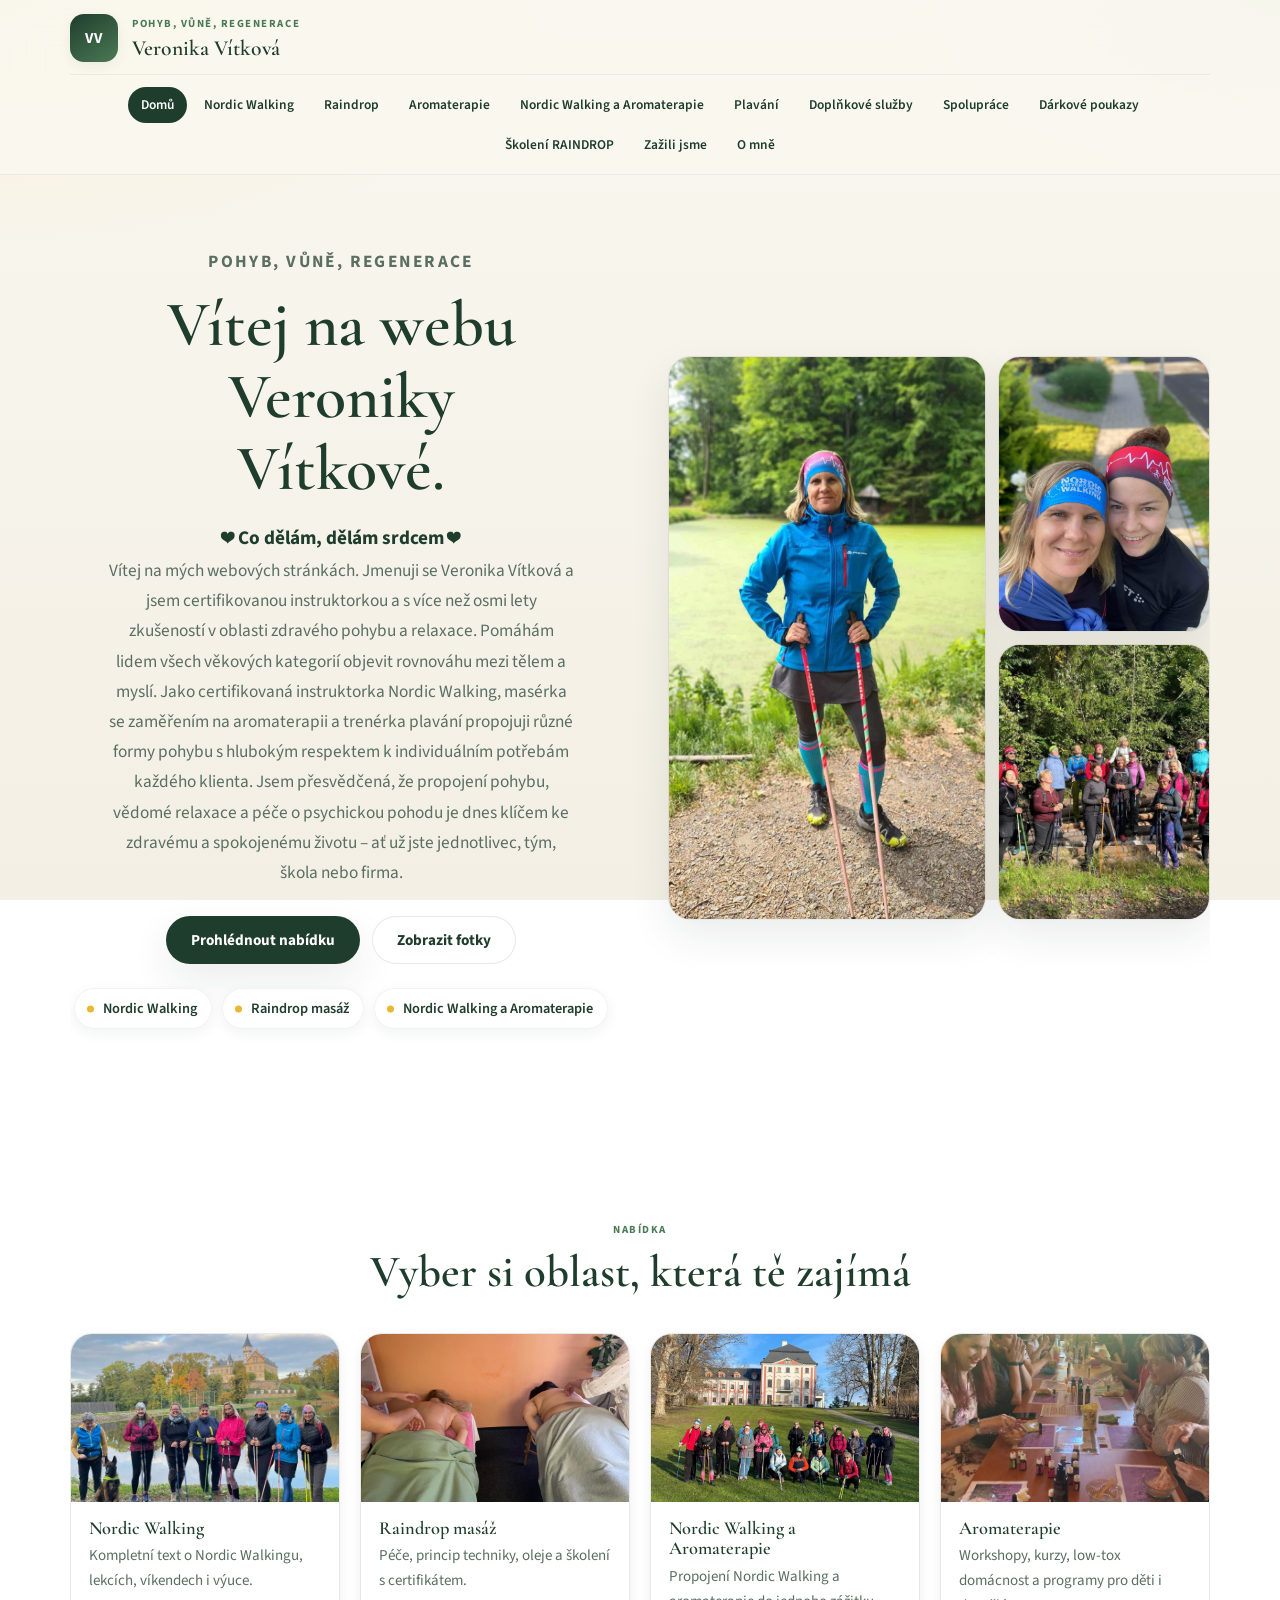
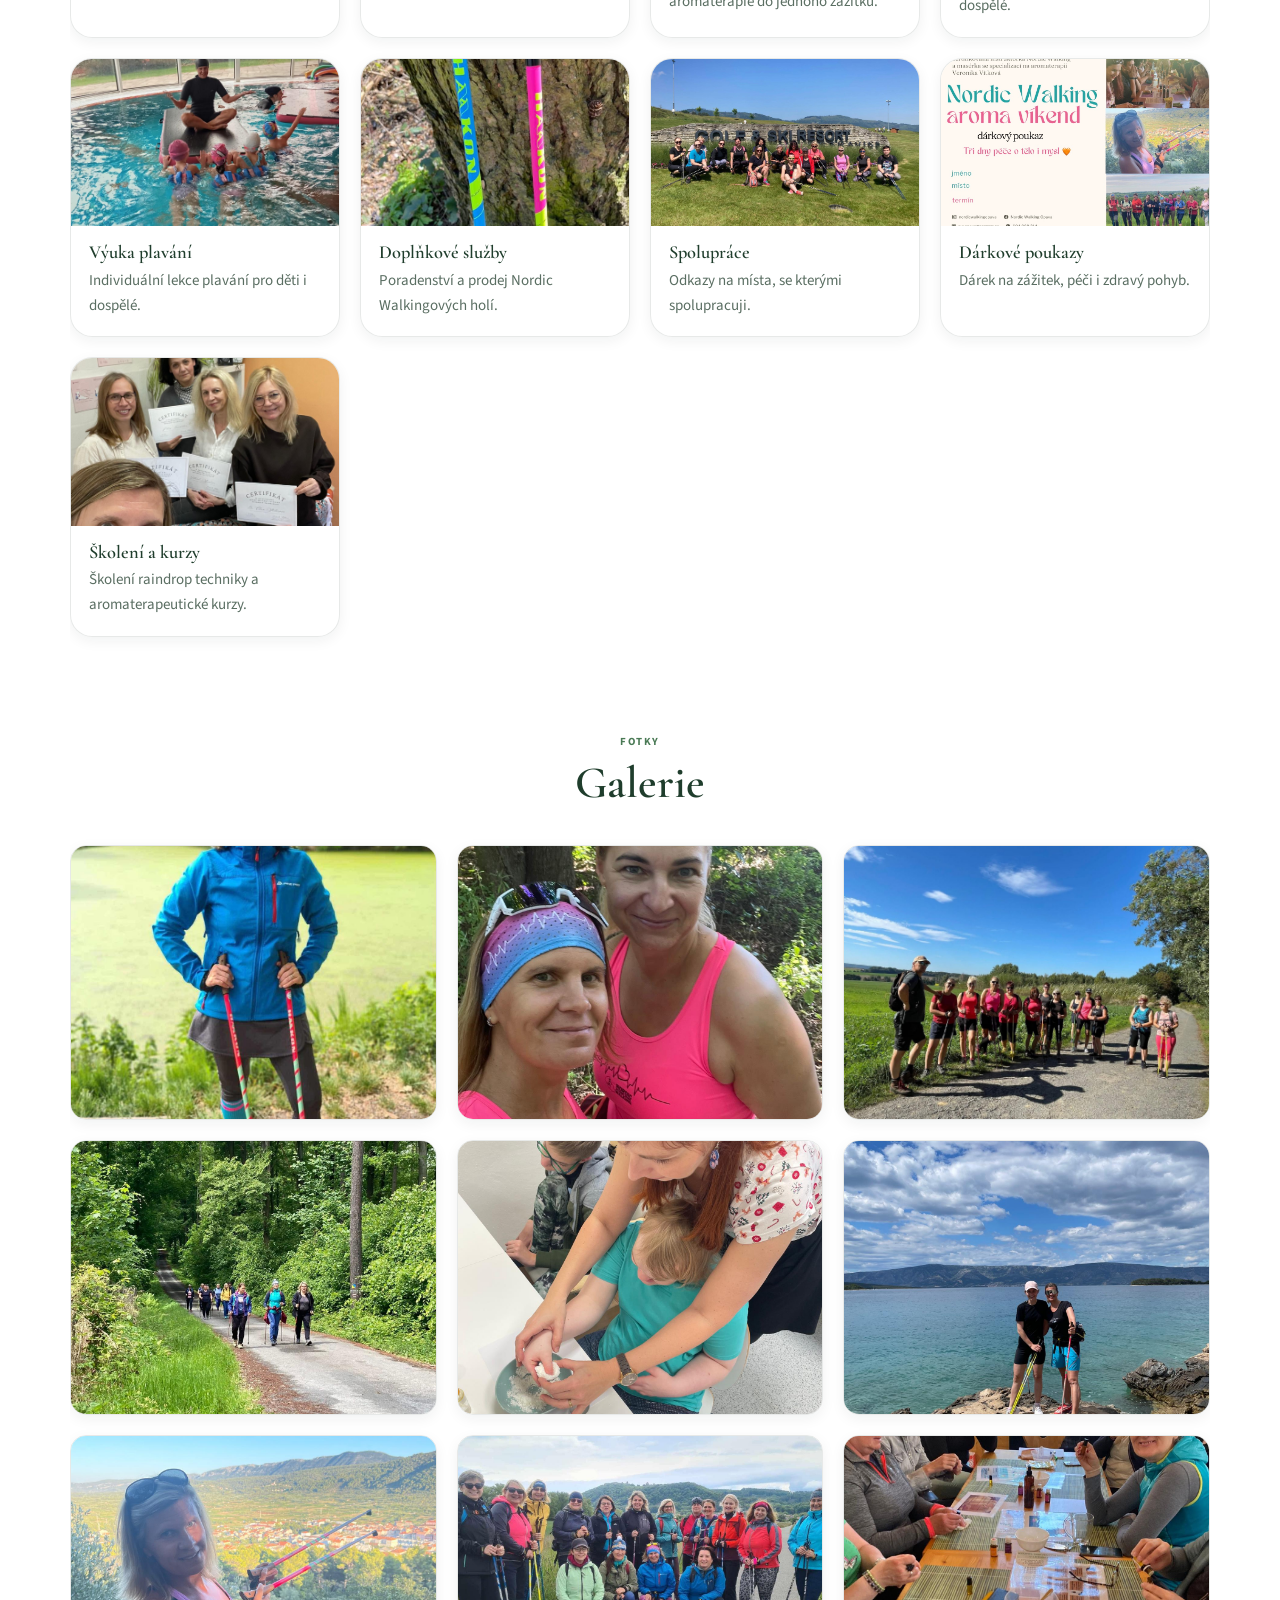
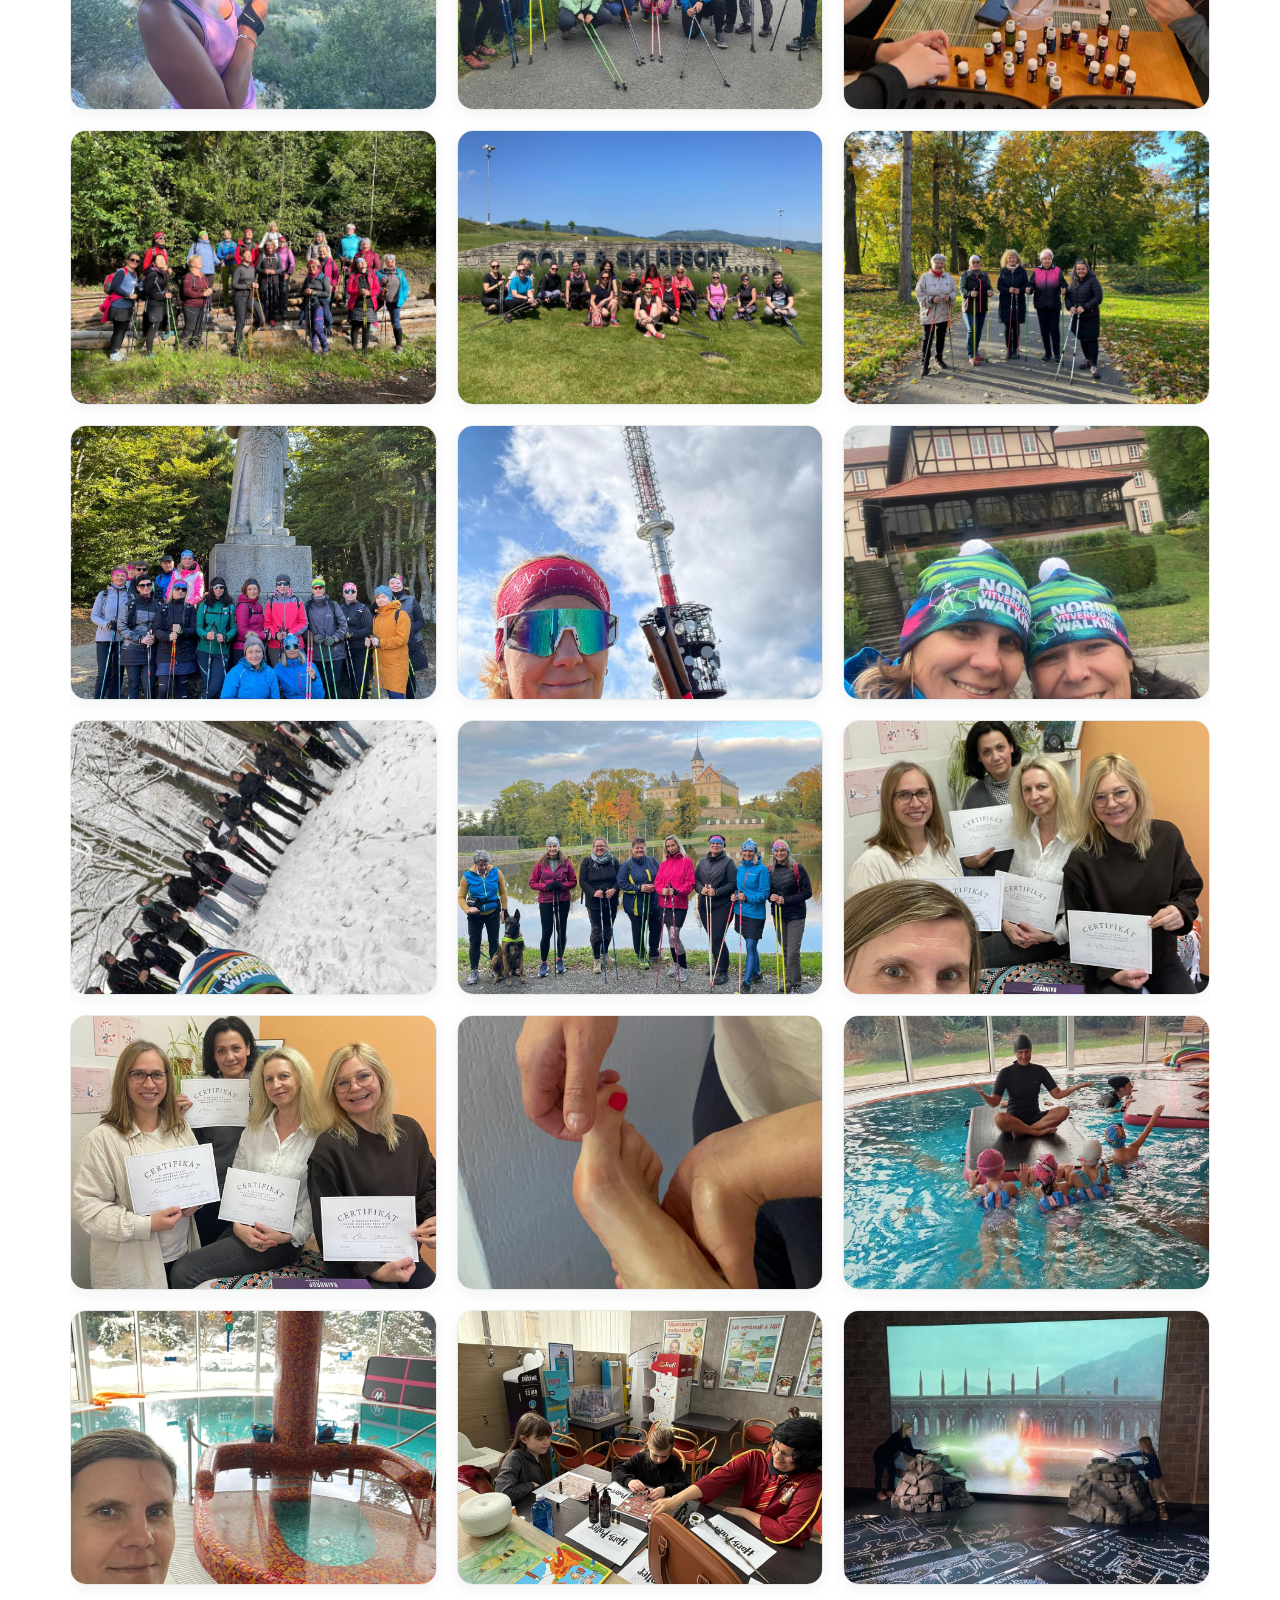
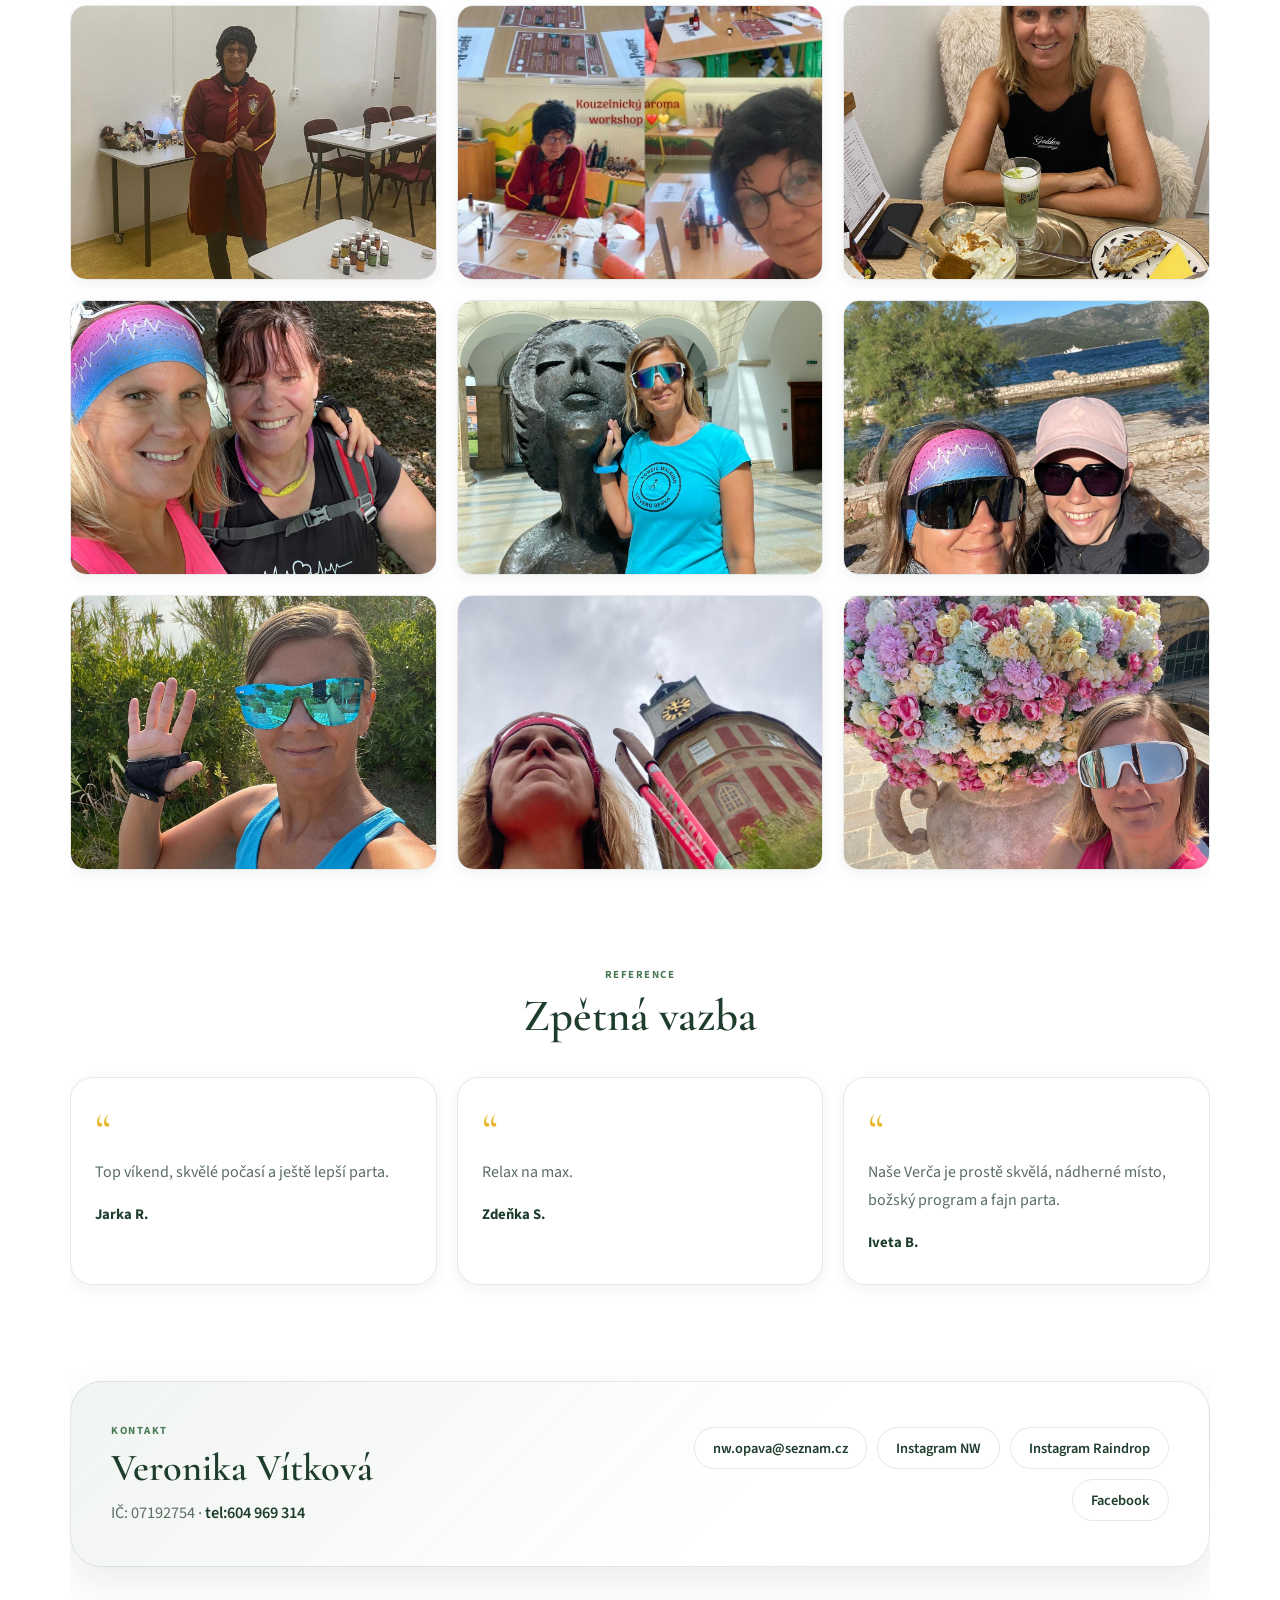
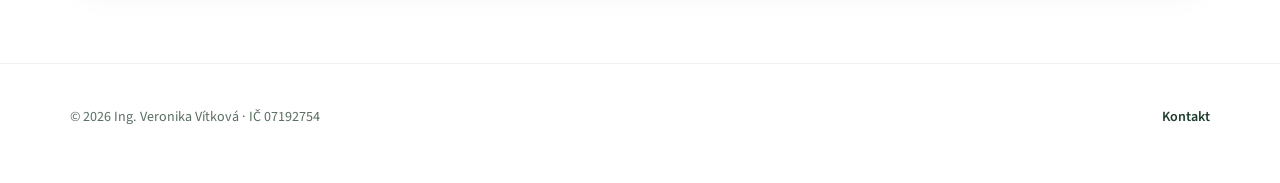
==== index.html @ d2160b62 "Remove unused images from img folder. Deleted 40 unused images including WhatsApp images and duplica" ====
<!DOCTYPE html>
<html lang="cs">
<head>
  <meta charset="UTF-8" />
  <meta name="viewport" content="width=device-width, initial-scale=1.0" />
  <meta name="description" content="Nordic Walking, aromaterapie, raindrop masáž a školení v inspirativním a přehledném webu." />
  <title>Nordic Walking a aromaterapie | Veronika Vítková</title>
  <link rel="stylesheet" href="styles.css" />
</head>
<body>
  <header class="site-header">
    <div class="header-inner">
      <div class="header-top">
        <a class="brand" href="index.html">
          <div class="brand-mark">VV</div>
          <div>
            <p class="eyebrow">Pohyb, vůně, regenerace</p>
            <span class="brand-name">Veronika Vítková</span>
          </div>
        </a>
        <button class="menu-toggle" aria-expanded="false" aria-controls="nav-menu">Menu</button>
      </div>
      <nav class="site-nav" id="nav-menu">
        <a href="index.html">Domů</a>
        <a href="nordic-walking.html">Nordic Walking</a>
        <a href="raindrop.html">Raindrop</a>
        <a href="aromaterapie.html">Aromaterapie</a>
        <a href="nw-aromaterapie.html">Nordic Walking a Aromaterapie</a>
        <a href="plavani.html">Plavání</a>
        <a href="doplnkove-sluzby.html">Doplňkové služby</a>
        <a href="spoluprace.html">Spolupráce</a>
        <a href="darkove-poukazy.html">Dárkové poukazy</a>
        <a href="skoleni.html">Školení RAINDROP</a>
        <a href="zazili-jsme.html">Zažili jsme</a>
        <a href="o-mne.html">O mně</a>
      </nav>
    </div>
  </header>

  <main class="container">
    <section class="hero">
      <div class="hero-copy">
        <p class="eyebrow">Pohyb, vůně, regenerace</p>
        <h2>Vítej na webu Veroniky Vítkové.</h2>
        <p class="heart-message">❤️ Co dělám, dělám srdcem ❤️</p>
        <p>
Vítej na mých webových stránkách. Jmenuji se Veronika Vítková a jsem certifikovanou instruktorkou  a s více než osmi lety zkušeností v oblasti zdravého pohybu a relaxace. Pomáhám lidem všech věkových kategorií objevit rovnováhu mezi tělem a myslí. Jako certifikovaná instruktorka Nordic Walking, masérka se zaměřením na aromaterapii a trenérka plavání propojuji různé formy pohybu s hlubokým respektem k individuálním potřebám každého klienta. 
Jsem přesvědčená, že propojení pohybu, vědomé relaxace a péče o psychickou pohodu je dnes klíčem ke zdravému a spokojenému životu – ať už jste jednotlivec, tým, škola nebo firma.

        </p>
        <div class="hero-actions">
          <a class="button primary" href="#sluzby">Prohlédnout nabídku</a>
          <a class="button secondary" href="#galerie">Zobrazit fotky</a>
        </div>
        <ul class="hero-points">
          <li>Nordic Walking</li>
          <li>Raindrop masáž</li>
          <li>Nordic Walking a Aromaterapie</li>
        </ul>
      </div>

      <div class="hero-visual">
        <div class="hero-mosaic">
          <img class="mosaic-main" src="img/NWPROFILOVKA1.jpeg" alt="Veronika Vítková – Nordic Walking" />
          <img src="img/celenky.jpeg" alt="Společné akce Nordic Walking" />
          <img src="img/NWVIKENDY.jpeg" alt="Nordic Walking víkendy" />
        </div>
      </div>
    </section>



    <section class="page-section services" id="sluzby">
      <div class="section-heading">
        <p class="section-label">Nabídka</p>
        <h2>Vyber si oblast, která tě zajímá</h2>
      </div>

      <div class="service-grid service-links">
        <a class="service-card service-link-card" href="nordic-walking.html">
          <img src="img/NWLEKCE90MIN.jpeg" alt="Nordic Walking" />
          <h3>Nordic Walking</h3>
          <p>Kompletní text o Nordic Walkingu, lekcích, víkendech i výuce.</p>
        </a>
        <a class="service-card service-link-card" href="raindrop.html">
          <img src="img/RAINDROPKURZ3.jpeg" alt="Raindrop masáž" />
          <h3>Raindrop masáž</h3>
          <p>Péče, princip techniky, oleje a školení s certifikátem.</p>
        </a>
        <a class="service-card service-link-card" href="nw-aromaterapie.html">
          <img src="img/NWVELKEHOSTICEVYSLAP.jpeg" alt="Nordic Walking a Aromaterapie" />
          <h3>Nordic Walking a Aromaterapie</h3>
          <p>Propojení Nordic Walking a aromaterapie do jednoho zážitku.</p>
        </a>
        <a class="service-card service-link-card" href="aromaterapie.html">
          <img src="img/WSTEAMBUILDINGAROMA.jpeg" alt="Aromaterapie" />
          <h3>Aromaterapie</h3>
          <p>Workshopy, kurzy, low-tox domácnost a programy pro děti i dospělé.</p>
        </a>
        <a class="service-card service-link-card" href="plavani.html">
          <img src="img/CRABIKSKOLKY.jpeg" alt="Výuka plavání" />
          <h3>Výuka plavání</h3>
          <p>Individuální lekce plavání pro děti i dospělé.</p>
        </a>
        <a class="service-card service-link-card" href="doplnkove-sluzby.html">
          <img src="img/hole1.jpeg" alt="Doplňkové služby" />
          <h3>Doplňkové služby</h3>
          <p>Poradenství a prodej Nordic Walkingových holí.</p>
        </a>
        <a class="service-card service-link-card" href="spoluprace.html">
          <img src="img/NWTEAMBUILDING.jpeg" alt="Spolupráce" />
          <h3>Spolupráce</h3>
          <p>Odkazy na místa, se kterými spolupracuji.</p>
        </a>
        <a class="service-card service-link-card" href="darkove-poukazy.html">
          <img src="img/dpoukaz1.jpeg" alt="Dárkové poukazy" />
          <h3>Dárkové poukazy</h3>
          <p>Dárek na zážitek, péči i zdravý pohyb.</p>
        </a>
        <a class="service-card service-link-card" href="skoleni.html">
          <img src="img/RAINDROPKURZ1.jpeg" alt="Školení a kurzy" />
          <h3>Školení a kurzy</h3>
          <p>Školení raindrop techniky a aromaterapeutické kurzy.</p>
        </a>
      </div>
    </section>

    <section class="page-section gallery" id="galerie">
      <div class="section-heading">
        <p class="section-label">Fotky</p>
        <h2>Galerie</h2>
      </div>
      <div class="gallery-grid">
        <img src="img/NWPROFILOVKA1.jpeg" alt="Profilová fotografie Nordic Walking" />
        <img src="img/NWPRATELSTVI.jpeg" alt="Přátelství a společné akce Nordic Walking" />
        <img src="img/NWVYSLAPY.jpeg" alt="Výšlapy s Nordic Walkingem" />
        <img src="img/NWKRNOVTEPLICE.jpeg" alt="Nordic Walking v Krnově a Teplicích" />
        <img src="img/HPWSDIAKONIE.jpeg" alt="Aromaterapeutická spolupráce a workshopy" />
        <img src="img/nwmore.jpeg" alt="Momentka z akce" />
        <img src="img/NWPROFILHVAR.jpeg" alt="Nordic Walking na Hvaru" />
        <img src="img/NWKRNOVHELFSTYN.jpeg" alt="Nordic Walking Krnov a Helfštýn" />
        <img src="img/WSNANW.jpeg" alt="Společná akce Nordic Walking a wellness" />
        <img src="img/NWVIKENDY.jpeg" alt="Nordic Walking víkendy" />
        <img src="img/NWTEAMBUILDING.jpeg" alt="Teambuilding akce" />
        <img src="img/NWSENIORKY.jpeg" alt="Nordic Walking pro seniorky" />
        <img src="img/NWRADEGAST.jpeg" alt="Nordic Walking na Radegastu" />
        <img src="img/NWRADHOST.jpeg" alt="Nordic Walking na Radhošti" />
        <img src="img/NWTEPLICE.jpeg" alt="Nordic Walking v Teplicích" />
        <img src="img/NWVSB.jpeg" alt="Nordic Walking VŠB" />
        <img src="img/NWLEKCE90MIN.jpeg" alt="Nordic Walking lekce 90 minut" />
        <img src="img/RAINDROPKURZ1.jpeg" alt="Raindrop kurz" />
        <img src="img/RAINDROPKURZ2.jpeg" alt="Raindrop kurz masáž" />
        <img src="img/RAINDROPKURZ4.jpeg" alt="Raindrop technika" />
        <img src="img/CRABIKSKOLKY.jpeg" alt="Krabičky školky - plavání" />
        <img src="img/CRABIKVRESINA.jpeg" alt="Krabičky Vřesina - plavání" />
        <img src="img/HPAROMAWS.jpeg" alt="Aroma workshop" />
        <img src="img/HPVIDEN.jpeg" alt="Aromaterapie Vídeň" />
        <img src="img/HPWSSVCOPAVA.jpeg" alt="Workshop Svitavy Copova" />
        <img src="img/HPWSZSMIROVA.jpeg" alt="ZŠ Mírová workshop" />
        <img src="img/KAVARNAJA.jpeg" alt="Kavárna akce" />
        <img src="img/galerie1.jpeg" alt="Galerie 1" />
        <img src="img/galerie2.jpeg" alt="Galerie 2" />
        <img src="img/galerie3.jpeg" alt="Galerie 3" />
        <img src="img/galerie4.jpeg" alt="Galerie 4" />
        <img src="img/galerie5.jpeg" alt="Galerie 5" />
        <img src="img/galerie6.jpeg" alt="Galerie 6" />
      </div>
    </section>

    <section class="page-section references" id="reference">
      <div class="section-heading">
        <p class="section-label">Reference</p>
        <h2>Zpětná vazba</h2>
      </div>
      <div class="reference-grid">
        <blockquote>
          Top víkend, skvělé počasí a ještě lepší parta.
          <cite>Jarka R.</cite>
        </blockquote>
        <blockquote>
          Relax na max.
          <cite>Zdeňka S.</cite>
        </blockquote>
        <blockquote>
          Naše Verča je prostě skvělá, nádherné místo, božský program a fajn parta.
          <cite>Iveta B.</cite>
        </blockquote>
      </div>
    </section>

    <section class="contact" id="kontakt">
      <div class="contact-inner">
        <div class="contact-main">
          <p class="section-label">Kontakt</p>
          <h2>Veronika Vítková</h2>
          <p class="contact-meta">
            IČ: 07192754 · <a href="tel:+420604969314">tel:604 969 314</a>
          </p>
        </div>
        <div class="contact-channels">
          <a class="contact-chip" href="mailto:nw.opava@seznam.cz">nw.opava@seznam.cz</a>
          <a class="contact-chip" href="https://www.instagram.com/nordicwalkingopava/?hl=cs" target="_blank" rel="noreferrer">Instagram NW</a>
          <a class="contact-chip" href="https://www.instagram.com/raindropdotek/?hl=cs" target="_blank" rel="noreferrer">Instagram Raindrop</a>
          <a class="contact-chip" href="https://www.facebook.com/NordicWalkingOpava/?locale=cs_CZ" target="_blank" rel="noreferrer">Facebook</a>
        </div>
      </div>
    </section>
  </main>

  <footer class="site-footer">
    <div class="footer-inner">
      <p>© 2026 Ing. Veronika Vítková · IČ 07192754</p>
      <p><a href="#kontakt">Kontakt</a></p>
    </div>
  </footer>

  <script src="script.js"></script>
</body>
</html>
---- styles.css ----
@import url("https://fonts.googleapis.com/css2?family=Cormorant+Garamond:ital,wght@0,500;0,600;0,700;1,500&family=Source+Sans+3:wght@400;500;600;700&display=swap");

:root {
  --bg: #f3efe4;
  --bg-soft: #faf7f0;
  --surface: rgba(255, 255, 255, 0.92);
  --text: #1a2e24;
  --muted: #5a6e62;
  --green: #4a7a55;
  --green-dark: #1f3d2c;
  --yellow: #e8b830;
  --yellow-soft: rgba(232, 184, 48, 0.18);
  --line: rgba(26, 46, 36, 0.1);
  --line-soft: rgba(26, 46, 36, 0.06);
  --shadow-sm: 0 4px 14px rgba(20, 40, 28, 0.06);
  --shadow: 0 16px 40px rgba(20, 40, 28, 0.09);
  --shadow-lg: 0 24px 56px rgba(20, 40, 28, 0.13);
  --radius-xl: 32px;
  --radius-lg: 22px;
  --radius-md: 16px;
  --radius-sm: 12px;
  --container: 1140px;
  --gutter: clamp(20px, 4vw, 40px);
  --section-gap: clamp(56px, 8vw, 96px);
  --font-body: "Source Sans 3", "Segoe UI", sans-serif;
  --font-display: "Cormorant Garamond", Georgia, serif;
}

*,
*::before,
*::after {
  box-sizing: border-box;
}

html {
  scroll-behavior: smooth;
}

body {
  margin: 0;
  font-family: var(--font-body);
  font-size: 1rem;
  line-height: 1.6;
  color: var(--text);
  background:
    radial-gradient(ellipse 80% 50% at 0% 0%, rgba(232, 184, 48, 0.14), transparent 55%),
    radial-gradient(ellipse 60% 40% at 100% 0%, rgba(74, 122, 85, 0.12), transparent 50%),
    linear-gradient(180deg, var(--bg-soft) 0%, var(--bg) 100%);
  background-attachment: fixed;
}

img {
  display: block;
  width: 100%;
  height: auto;
}

a {
  color: inherit;
  text-decoration: none;
}

::selection {
  background: var(--yellow);
  color: var(--green-dark);
}

.container {
  width: min(var(--container), calc(100% - var(--gutter) * 2));
  margin-inline: auto;
}

/* ---------- Header ---------- */

.site-header {
  position: sticky;
  top: 0;
  z-index: 30;
  background: rgba(250, 247, 240, 0.88);
  backdrop-filter: blur(18px);
  border-bottom: 1px solid var(--line-soft);
}

.header-inner {
  width: min(var(--container), calc(100% - var(--gutter) * 2));
  margin-inline: auto;
  padding: 14px 0 12px;
}

.header-top {
  display: flex;
  align-items: center;
  justify-content: space-between;
  gap: 16px;
}

.brand {
  display: flex;
  align-items: center;
  gap: 14px;
  min-width: 0;
  transition: opacity 160ms ease;
}

.brand:hover {
  opacity: 0.85;
}

.brand-mark {
  flex-shrink: 0;
  width: 48px;
  height: 48px;
  border-radius: 14px;
  display: grid;
  place-items: center;
  background: linear-gradient(145deg, var(--green-dark), var(--green));
  color: #fff;
  font-weight: 700;
  font-size: 0.95rem;
  letter-spacing: 0.04em;
  box-shadow: var(--shadow-sm);
}

.brand-name {
  display: block;
  font-family: var(--font-display);
  font-size: clamp(1.15rem, 2vw, 1.35rem);
  font-weight: 600;
  line-height: 1.15;
  color: var(--green-dark);
}

.eyebrow,
.section-label {
  margin: 0 0 4px;
  text-transform: uppercase;
  letter-spacing: 0.14em;
  font-size: 0.68rem;
  font-weight: 700;
  color: var(--green);
}

.menu-toggle {
  display: none;
  flex-shrink: 0;
  border: 1px solid var(--line);
  background: var(--surface);
  border-radius: 999px;
  padding: 9px 18px;
  font: inherit;
  font-size: 0.9rem;
  font-weight: 700;
  color: var(--green-dark);
  cursor: pointer;
  transition: background 160ms ease, box-shadow 160ms ease;
}

.menu-toggle:hover {
  background: #fff;
  box-shadow: var(--shadow-sm);
}

.site-nav {
  display: flex;
  flex-wrap: wrap;
  justify-content: center;
  align-items: center;
  gap: 4px;
  margin-top: 12px;
  padding-top: 12px;
  border-top: 1px solid var(--line-soft);
}

.site-nav a {
  padding: 7px 13px;
  border-radius: 999px;
  font-size: 0.84rem;
  font-weight: 600;
  color: var(--green-dark);
  white-space: nowrap;
  transition: background 160ms ease, color 160ms ease;
}

.site-nav a:hover {
  background: rgba(74, 122, 85, 0.1);
}

.site-nav a.is-active {
  background: var(--green-dark);
  color: #fff;
}

/* ---------- Typography ---------- */

h1,
h2,
h3 {
  margin: 0;
  font-family: var(--font-display);
  font-weight: 600;
  line-height: 1.12;
  color: var(--green-dark);
}

main {
  overflow-x: clip;
}

/* ---------- Hero ---------- */

.hero {
  display: grid;
  grid-template-columns: 1fr 1fr;
  gap: clamp(32px, 5vw, 56px);
  align-items: center;
  padding: clamp(40px, 6vw, 72px) 0 var(--section-gap);
}

.hero-copy {
  text-align: center;
}

.hero-copy h2 {
  font-size: clamp(2.4rem, 5.5vw, 4rem);
  max-width: 12ch;
  margin: 12px auto 18px;
}

.hero-copy > p {
  font-size: 1.08rem;
  line-height: 1.75;
  max-width: 52ch;
  color: var(--muted);
  margin: 0 auto;
}

.hero-copy .heart-message {
  font-weight: 700;
  color: var(--green-dark);
  font-size: 1.2rem;
}

.hero-actions {
  display: flex;
  flex-wrap: wrap;
  gap: 12px;
  margin: 28px auto 24px;
  justify-content: center;
}

.button {
  display: inline-flex;
  align-items: center;
  justify-content: center;
  min-height: 48px;
  padding: 0 24px;
  border-radius: 999px;
  font-weight: 700;
  font-size: 0.95rem;
  border: 1px solid transparent;
  transition: transform 160ms ease, box-shadow 160ms ease, background 160ms ease;
}

.button.primary {
  background: var(--green-dark);
  color: #fff;
  box-shadow: var(--shadow);
}

.button.primary:hover {
  transform: translateY(-2px);
  box-shadow: var(--shadow-lg);
  background: var(--green);
}

.button.secondary {
  background: var(--surface);
  border-color: var(--line);
  color: var(--green-dark);
}

.button.secondary:hover {
  transform: translateY(-2px);
  background: #fff;
  box-shadow: var(--shadow-sm);
}

.hero-points {
  display: flex;
  flex-wrap: wrap;
  gap: 10px;
  padding: 0;
  margin: 0;
  list-style: none;
  justify-content: center;
}

.hero-points li {
  padding: 8px 14px 8px 28px;
  border-radius: 999px;
  background: var(--surface);
  border: 1px solid var(--line-soft);
  font-size: 0.9rem;
  font-weight: 600;
  color: var(--green-dark);
  position: relative;
  box-shadow: var(--shadow-sm);
}

.hero-points li::before {
  content: "";
  position: absolute;
  left: 12px;
  top: 50%;
  transform: translateY(-50%);
  width: 7px;
  height: 7px;
  border-radius: 50%;
  background: var(--yellow);
}

.hero-visual {
  position: relative;
}

.hero-mosaic {
  display: grid;
  grid-template-columns: 1.2fr 0.8fr;
  grid-template-rows: 1fr 1fr;
  gap: 12px;
  min-height: 380px;
}

.hero-mosaic img {
  width: 100%;
  height: 100%;
  object-fit: cover;
  border-radius: var(--radius-lg);
  border: 1px solid var(--line);
  box-shadow: var(--shadow);
}

.hero-mosaic .mosaic-main {
  grid-row: 1 / 3;
  aspect-ratio: auto;
}

.hero-mosaic img:not(.mosaic-main) {
  aspect-ratio: 4 / 3;
}

/* ---------- Sections ---------- */

.page-section {
  padding-top: var(--section-gap);
}

.section-heading {
  margin-bottom: clamp(24px, 4vw, 36px);
  text-align: center;
  max-width: 720px;
  margin-inline: auto;
}

.section-heading h2 {
  font-size: clamp(1.9rem, 3.5vw, 2.8rem);
  margin-top: 8px;
}

.intro {
  display: grid;
  grid-template-columns: 1fr 1fr;
  gap: clamp(24px, 4vw, 48px);
  align-items: center;
  padding: var(--section-gap) 0;
  border-top: 1px solid var(--line-soft);
  border-bottom: 1px solid var(--line-soft);
}

.intro h2 {
  font-size: clamp(1.6rem, 2.8vw, 2.2rem);
}

.intro p:last-child {
  margin: 0;
  font-size: 1.05rem;
  line-height: 1.85;
  color: var(--muted);
}

/* ---------- Cards ---------- */

.feature-card,
.service-card,
.detail-card,
.content-card,
blockquote {
  border: 1px solid var(--line);
  background: var(--surface);
  box-shadow: var(--shadow-sm);
}

.service-grid,
.reference-grid,
.gallery-grid {
  display: grid;
  gap: 20px;
}

.service-grid {
  grid-template-columns: repeat(4, minmax(0, 1fr));
}

.service-card {
  border-radius: var(--radius-lg);
  overflow: hidden;
  transition: transform 200ms ease, box-shadow 200ms ease;
}

.service-card img {
  flex-shrink: 0;
  aspect-ratio: 16 / 10;
  object-fit: cover;
}

.service-card h3,
.service-card p {
  padding-inline: 18px;
}

.service-card h3 {
  margin-top: 16px;
  font-size: 1.15rem;
}

.service-card p {
  color: var(--muted);
  line-height: 1.65;
  font-size: 0.94rem;
  padding-bottom: 18px;
  margin: 6px 0 0;
}

.service-link-card {
  display: flex;
  flex-direction: column;
  height: 100%;
}

.service-link-card:hover {
  transform: translateY(-5px);
  box-shadow: var(--shadow-lg);
}

.service-link-card h3 {
  transition: color 160ms ease;
}

.service-link-card:hover h3 {
  color: var(--green);
}

/* ---------- Gallery ---------- */

.gallery-grid {
  grid-template-columns: repeat(3, minmax(0, 1fr));
}

.gallery-grid img {
  aspect-ratio: 4 / 3;
  object-fit: cover;
  border-radius: var(--radius-md);
  border: 1px solid var(--line);
  box-shadow: var(--shadow-sm);
  transition: transform 200ms ease, box-shadow 200ms ease;
}

.gallery-grid img:hover {
  transform: translateY(-4px);
  box-shadow: var(--shadow-lg);
}

.zoomable-image {
  cursor: zoom-in;
}

/* ---------- References ---------- */

.reference-grid {
  grid-template-columns: repeat(3, minmax(0, 1fr));
  align-items: stretch;
}

blockquote {
  margin: 0;
  border-radius: var(--radius-lg);
  padding: 28px 24px;
  line-height: 1.75;
  color: var(--muted);
  font-size: 1rem;
  position: relative;
}

blockquote::before {
  content: "\201C";
  font-family: var(--font-display);
  font-size: 3rem;
  color: var(--yellow);
  line-height: 1;
  display: block;
  margin-bottom: 4px;
}

blockquote cite {
  display: block;
  margin-top: 16px;
  color: var(--green-dark);
  font-weight: 700;
  font-style: normal;
  font-size: 0.92rem;
}

/* ---------- Contact ---------- */

.contact {
  margin: var(--section-gap) 0;
  border-radius: var(--radius-xl);
  padding: clamp(28px, 5vw, 40px);
  background:
    linear-gradient(135deg, rgba(74, 122, 85, 0.08) 0%, transparent 60%),
    var(--surface);
  border: 1px solid var(--line);
  box-shadow: var(--shadow);
}

.contact-inner {
  display: grid;
  grid-template-columns: 1fr 1fr;
  gap: clamp(24px, 4vw, 40px);
  align-items: center;
}

.contact h2 {
  font-size: clamp(1.8rem, 3vw, 2.4rem);
  margin-top: 8px;
}

.contact-meta {
  margin: 10px 0 0;
  color: var(--muted);
  font-size: 1.02rem;
}

.contact-meta a {
  color: var(--green-dark);
  font-weight: 600;
}

.contact-meta a:hover {
  text-decoration: underline;
}

.contact-channels {
  display: flex;
  flex-wrap: wrap;
  gap: 10px;
  justify-content: flex-end;
}

.contact-chip {
  display: inline-flex;
  align-items: center;
  min-height: 42px;
  padding: 0 18px;
  border-radius: 999px;
  background: #fff;
  border: 1px solid var(--line);
  font-size: 0.9rem;
  font-weight: 600;
  color: var(--green-dark);
  transition: transform 160ms ease, box-shadow 160ms ease, border-color 160ms ease;
}

.contact-chip:hover {
  transform: translateY(-2px);
  box-shadow: var(--shadow-sm);
  border-color: rgba(74, 122, 85, 0.35);
}

/* ---------- Footer ---------- */

.site-footer {
  border-top: 1px solid var(--line-soft);
  padding: 28px 0 40px;
}

.footer-inner {
  width: min(var(--container), calc(100% - var(--gutter) * 2));
  margin-inline: auto;
  display: flex;
  flex-wrap: wrap;
  align-items: center;
  justify-content: space-between;
  gap: 12px;
  color: var(--muted);
  font-size: 0.88rem;
}

.footer-inner a {
  color: var(--green-dark);
  font-weight: 600;
}

.footer-inner a:hover {
  text-decoration: underline;
}

/* ---------- Subpages ---------- */

.subpage-hero {
  padding: clamp(36px, 5vw, 64px) 0 var(--section-gap);
  border-bottom: 1px solid var(--line-soft);
  max-width: 820px;
  margin-inline: auto;
  text-align: center;
}

.subpage-hero h2 {
  font-size: clamp(2rem, 4.5vw, 3.4rem);
  max-width: 16ch;
  margin: 12px auto 18px;
}

.subpage-hero p {
  max-width: 68ch;
  color: var(--muted);
  line-height: 1.85;
  font-size: 1.05rem;
  margin: 0 auto;
}

.subpage-hero a {
  color: var(--green);
  font-weight: 700;
  text-decoration: underline;
  text-decoration-thickness: 2px;
  text-decoration-color: var(--green);
  text-underline-offset: 3px;
  transition: color 160ms ease, text-decoration-color 160ms ease;
}

.subpage-hero a:hover {
  color: var(--green-dark);
  text-decoration-color: var(--green-dark);
}

.content-stack {
  display: grid;
  gap: 20px;
  padding: var(--section-gap) 0;
}

.content-card {
  border-radius: var(--radius-lg);
  padding: clamp(22px, 4vw, 32px);
}

.content-card h3 {
  font-size: 1.28rem;
  margin-bottom: 12px;
}

.content-card p,
.content-card li {
  color: var(--muted);
  line-height: 1.85;
}

.content-card p + p {
  margin-top: 12px;
}

.content-card a {
  color: var(--green);
  font-weight: 600;
  text-decoration: underline;
  text-decoration-color: var(--green);
  text-decoration-thickness: 2px;
  text-underline-offset: 3px;
  transition: color 160ms ease, text-decoration-color 160ms ease;
}

.content-card a:hover {
  color: var(--green-dark);
  text-decoration-color: var(--green-dark);
}

.highlight-link {
  text-decoration: underline;
  text-decoration-thickness: 2px;
  text-decoration-color: var(--green);
  font-weight: 700;
  color: var(--green);
  transition: color 160ms ease, text-decoration-color 160ms ease;
}

.highlight-link:hover {
  color: var(--green-dark);
  text-decoration-color: var(--green-dark);
}

.highlight-text {
  font-weight: 600;
  color: var(--green);
  font-size: 1.05rem;
  line-height: 1.8;
}

.content-grid-2 {
  display: grid;
  grid-template-columns: repeat(2, minmax(0, 1fr));
  gap: 20px;
}

.content-grid-3 {
  display: grid;
  grid-template-columns: repeat(3, minmax(0, 1fr));
  gap: 20px;
}

.content-list {
  margin: 10px 0 0;
  padding-left: 22px;
}

.content-list li + li {
  margin-top: 6px;
}

.mini-gallery {
  display: grid;
  grid-template-columns: repeat(4, minmax(0, 1fr));
  gap: 14px;
  padding-bottom: var(--section-gap);
}

.mini-gallery img {
  aspect-ratio: 1 / 1;
  object-fit: cover;
  border-radius: var(--radius-sm);
  border: 1px solid var(--line);
  box-shadow: var(--shadow-sm);
  transition: transform 200ms ease;
}

.mini-gallery img:hover {
  transform: scale(1.03);
}

.gallery-3 {
  grid-template-columns: repeat(3, minmax(0, 1fr));
}

.gallery-3 img {
  aspect-ratio: 16 / 10;
}

.large-gallery {
  grid-template-columns: repeat(2, minmax(0, 1fr));
}

.large-gallery img {
  aspect-ratio: 16 / 10;
}

.detail-blocks {
  display: grid;
  grid-template-columns: repeat(2, minmax(0, 1fr));
  gap: 20px;
  padding: 8px 0 var(--section-gap);
}

.detail-card {
  border-radius: var(--radius-lg);
  padding: clamp(22px, 4vw, 32px);
}

.detail-card h2 {
  font-size: clamp(1.6rem, 2.5vw, 2rem);
  margin: 10px 0 12px;
}

.detail-card p:not(.section-label) {
  color: var(--muted);
  line-height: 1.85;
}

.detail-card.yellow {
  background: linear-gradient(180deg, var(--yellow-soft), var(--surface));
}

.detail-card.green {
  background: linear-gradient(180deg, rgba(74, 122, 85, 0.12), var(--surface));
}

.feature-card {
  border-radius: var(--radius-lg);
  overflow: hidden;
}

.feature-card-main img {
  aspect-ratio: 4 / 3;
  object-fit: cover;
}

.feature-card-main div {
  padding: 18px 20px 22px;
}

.feature-card-main span {
  color: var(--green);
  font-size: 0.78rem;
  text-transform: uppercase;
  letter-spacing: 0.14em;
  font-weight: 700;
}

.feature-card-main strong {
  display: block;
  margin-top: 8px;
  font-size: 1.15rem;
}

/* ---------- Lightbox ---------- */

.lightbox {
  position: fixed;
  inset: 0;
  background: rgba(9, 19, 13, 0.92);
  display: none;
  align-items: center;
  justify-content: center;
  padding: 24px;
  z-index: 1000;
}

.lightbox.is-open {
  display: flex;
}

.lightbox-image {
  max-width: min(92vw, 1100px);
  max-height: 84vh;
  width: auto;
  height: auto;
  object-fit: contain;
  border-radius: var(--radius-md);
  box-shadow: 0 26px 70px rgba(0, 0, 0, 0.45);
}

.lightbox-close {
  position: absolute;
  top: 20px;
  right: 20px;
  width: 46px;
  height: 46px;
  border: 0;
  border-radius: 999px;
  background: rgba(255, 255, 255, 0.94);
  color: var(--green-dark);
  font-size: 1.9rem;
  line-height: 1;
  cursor: pointer;
  transition: transform 160ms ease;
}

.lightbox-close:hover {
  transform: scale(1.08);
}

body.lightbox-open {
  overflow: hidden;
}

/* ---------- Responsive ---------- */

@media (max-width: 1024px) {
  .service-grid {
    grid-template-columns: repeat(2, minmax(0, 1fr));
  }
}

@media (max-width: 900px) {
  .hero,
  .intro,
  .contact-inner,
  .detail-blocks,
  .content-grid-2,
  .content-grid-3 {
    grid-template-columns: 1fr;
  }

  .hero-copy h2 {
    max-width: none;
  }

  .hero-copy {
    text-align: center;
  }

  .contact-channels {
    justify-content: flex-start;
  }

  .reference-grid,
  .gallery-grid {
    grid-template-columns: 1fr 1fr;
  }

  .mini-gallery {
    grid-template-columns: repeat(2, minmax(0, 1fr));
  }
}

@media (max-width: 720px) {
  .header-top {
    flex-wrap: nowrap;
  }

  .menu-toggle {
    display: inline-flex;
  }

  .site-nav {
    display: none;
    flex-direction: column;
    align-items: stretch;
    gap: 2px;
    margin-top: 10px;
    padding-top: 10px;
  }

  .site-nav a {
    width: 100%;
    padding: 10px 14px;
    white-space: normal;
  }

  .site-nav.is-open {
    display: flex;
  }

  .hero-mosaic {
    grid-template-columns: 1fr 1fr;
    grid-template-rows: auto;
    min-height: auto;
  }

  .hero-mosaic .mosaic-main {
    grid-row: auto;
    grid-column: 1 / -1;
    aspect-ratio: 16 / 10;
  }

  .service-grid,
  .reference-grid,
  .gallery-grid {
    grid-template-columns: 1fr;
  }

  .footer-inner {
    flex-direction: column;
    align-items: flex-start;
  }
}
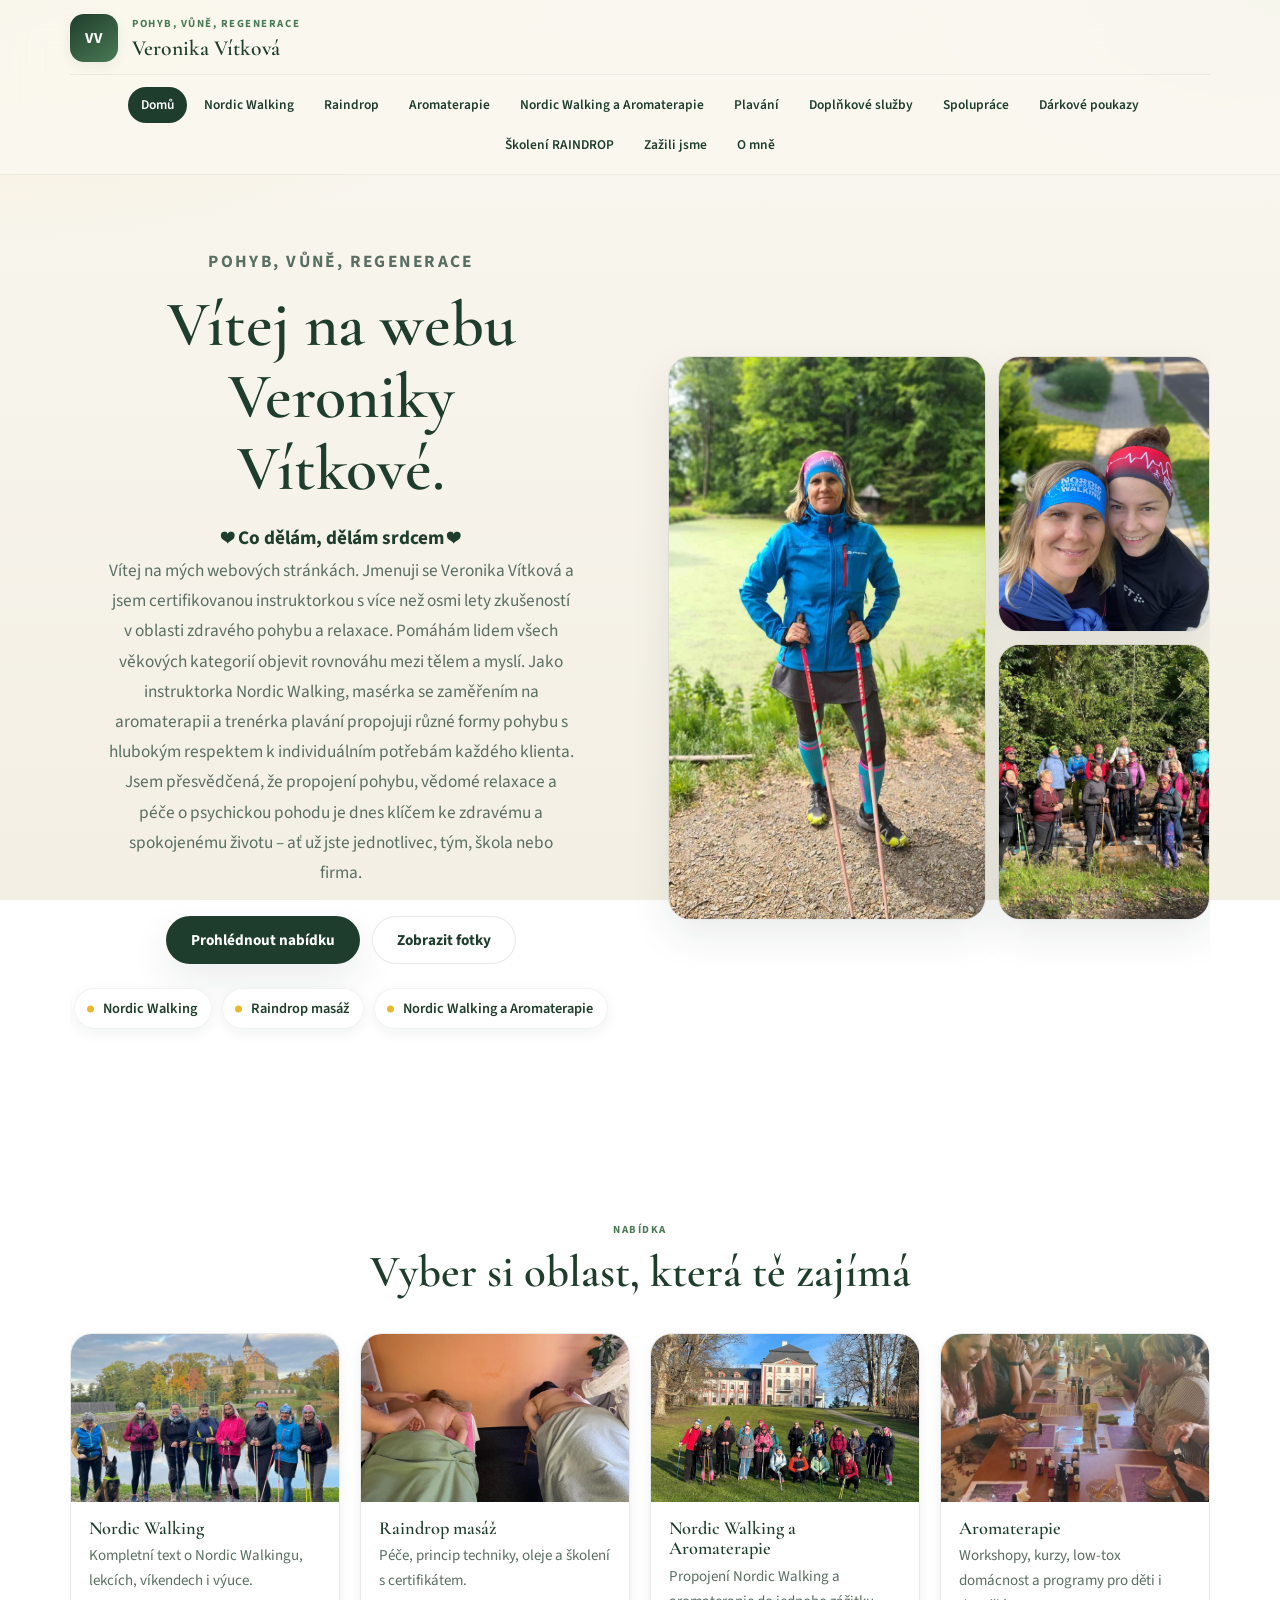
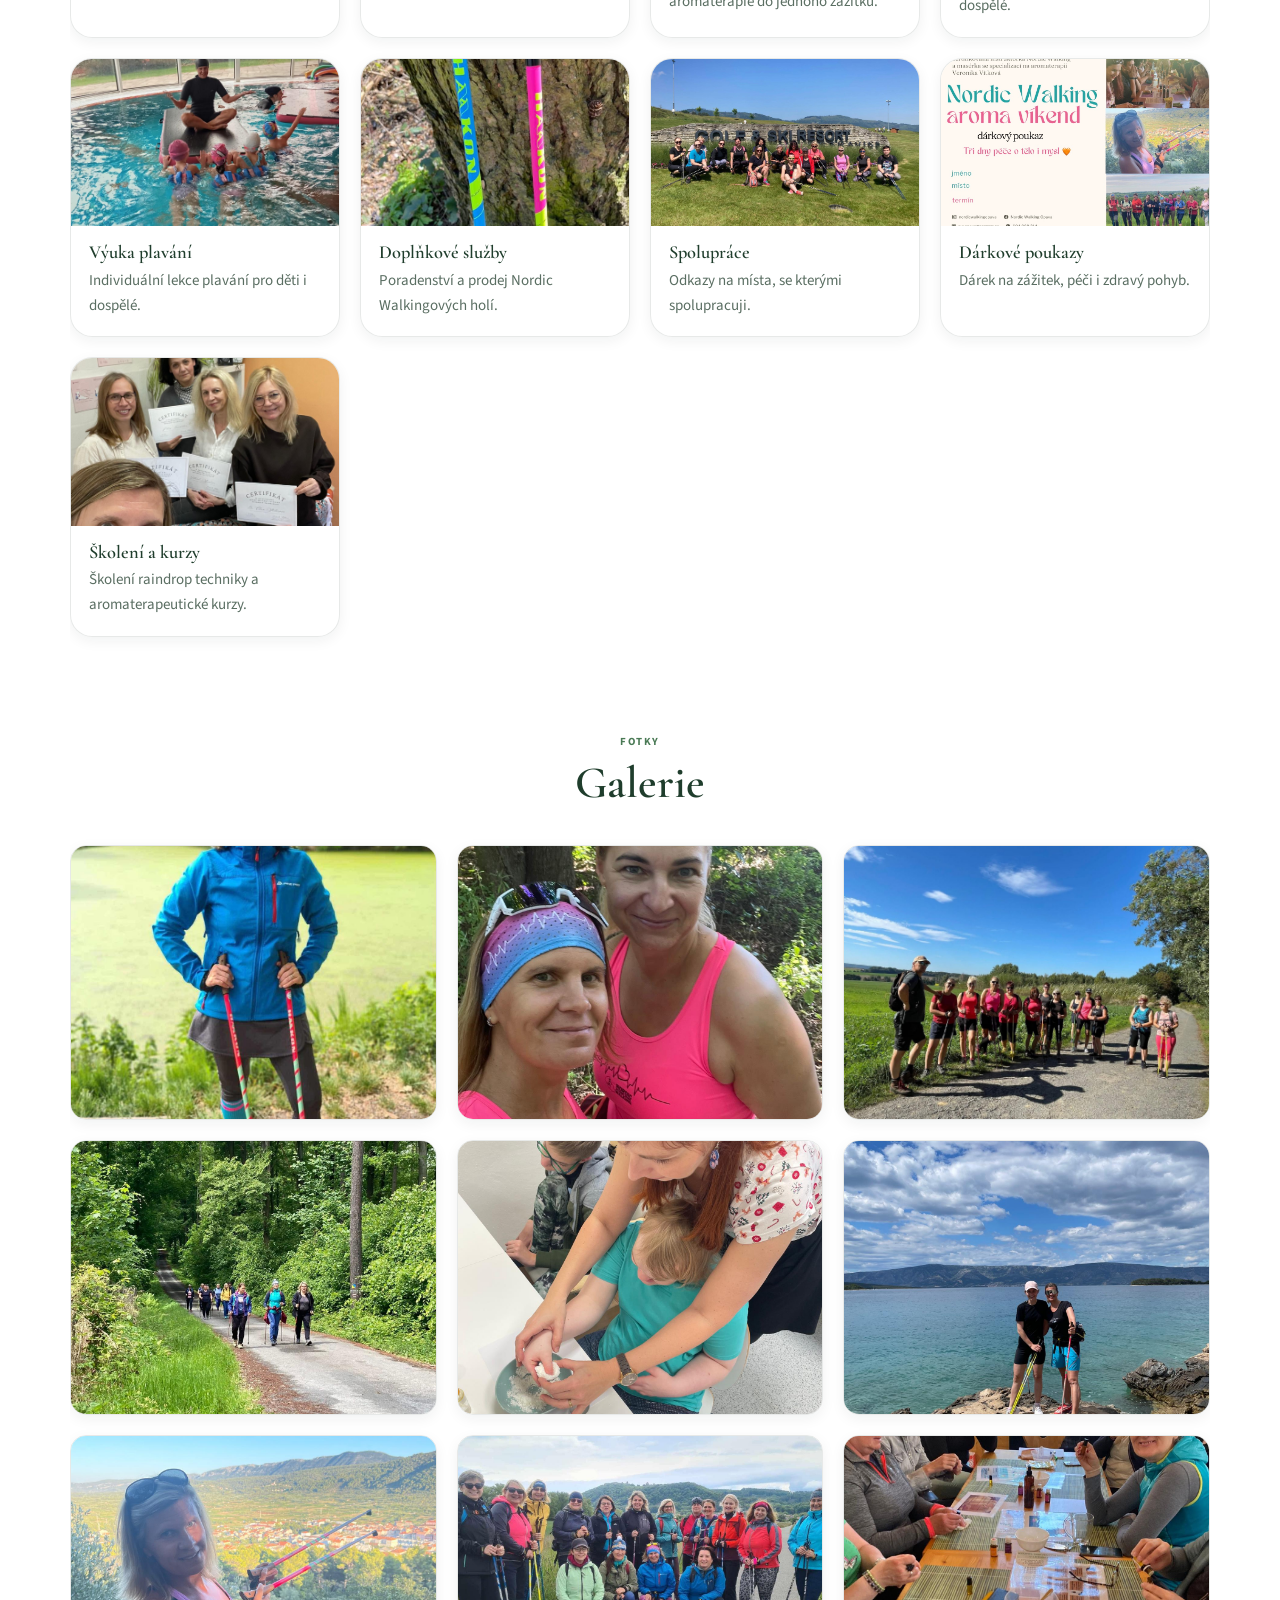
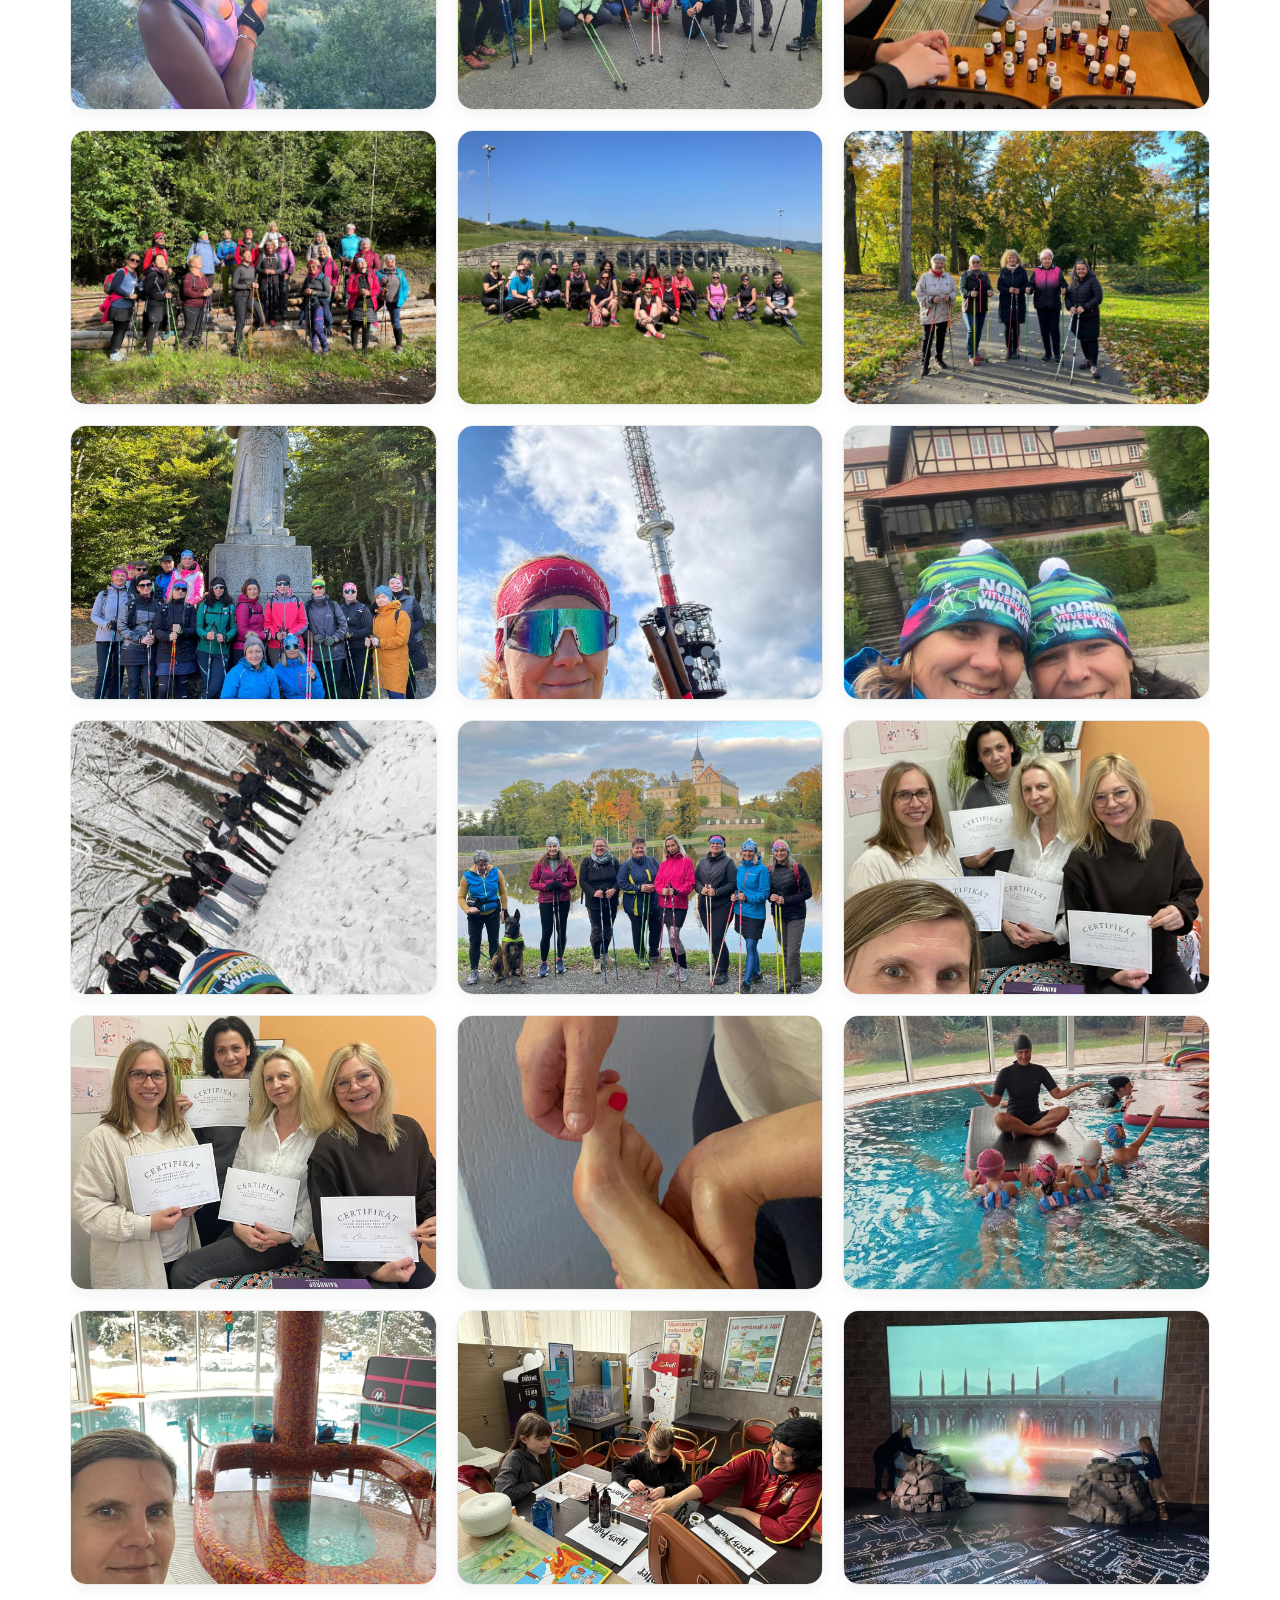
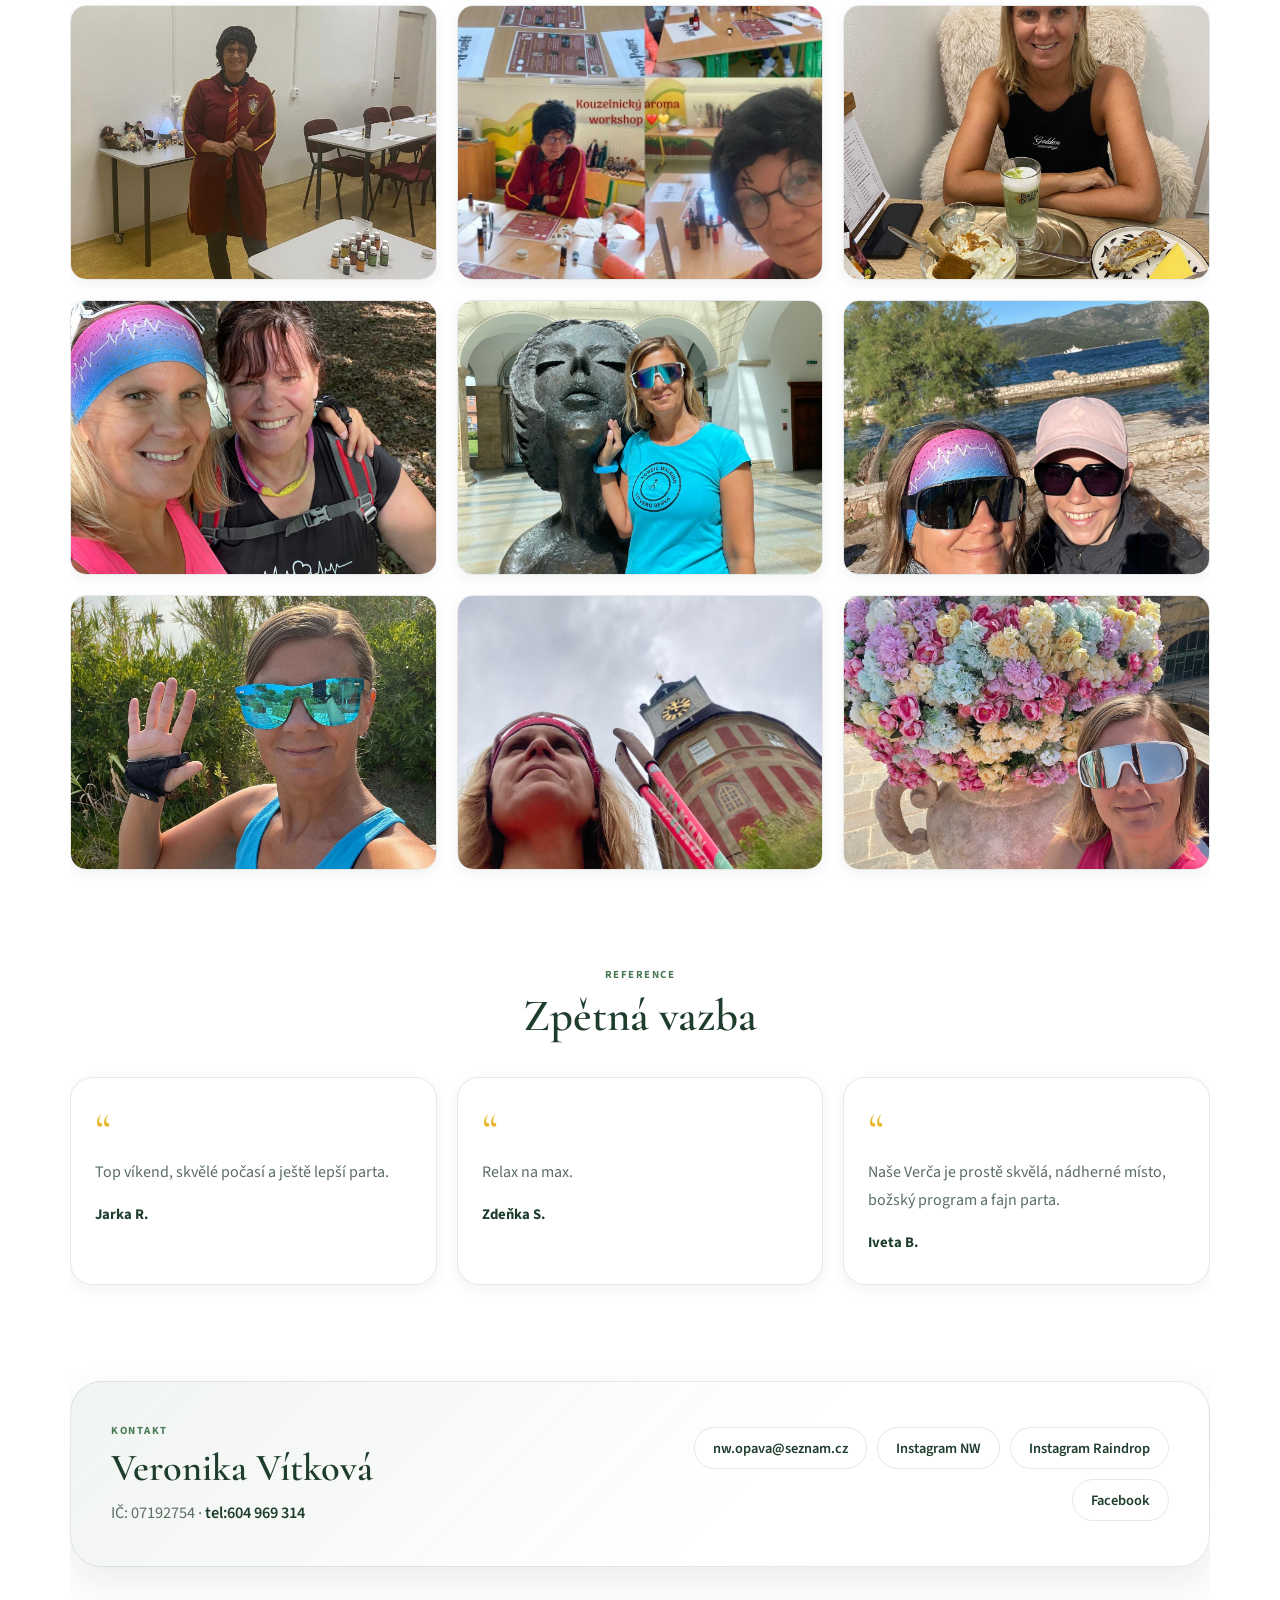
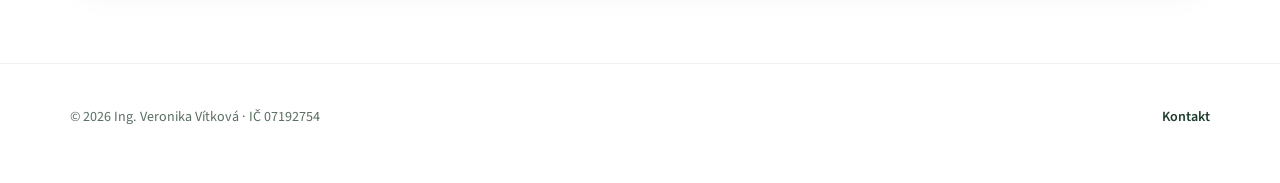
==== commit 1d3d0d9b: "Update index.html" ====
--- a/index.html
+++ b/index.html
@@ -44,7 +44,7 @@
         <h2>Vítej na webu Veroniky Vítkové.</h2>
         <p class="heart-message">❤️ Co dělám, dělám srdcem ❤️</p>
         <p>
-Vítej na mých webových stránkách. Jmenuji se Veronika Vítková a jsem certifikovanou instruktorkou  a s více než osmi lety zkušeností v oblasti zdravého pohybu a relaxace. Pomáhám lidem všech věkových kategorií objevit rovnováhu mezi tělem a myslí. Jako certifikovaná instruktorka Nordic Walking, masérka se zaměřením na aromaterapii a trenérka plavání propojuji různé formy pohybu s hlubokým respektem k individuálním potřebám každého klienta. 
+Vítej na mých webových stránkách. Jmenuji se Veronika Vítková a jsem certifikovanou instruktorkou s více než osmi lety zkušeností v oblasti zdravého pohybu a relaxace. Pomáhám lidem všech věkových kategorií objevit rovnováhu mezi tělem a myslí. Jako instruktorka Nordic Walking, masérka se zaměřením na aromaterapii a trenérka plavání propojuji různé formy pohybu s hlubokým respektem k individuálním potřebám každého klienta. 
 Jsem přesvědčená, že propojení pohybu, vědomé relaxace a péče o psychickou pohodu je dnes klíčem ke zdravému a spokojenému životu – ať už jste jednotlivec, tým, škola nebo firma.
 
         </p>
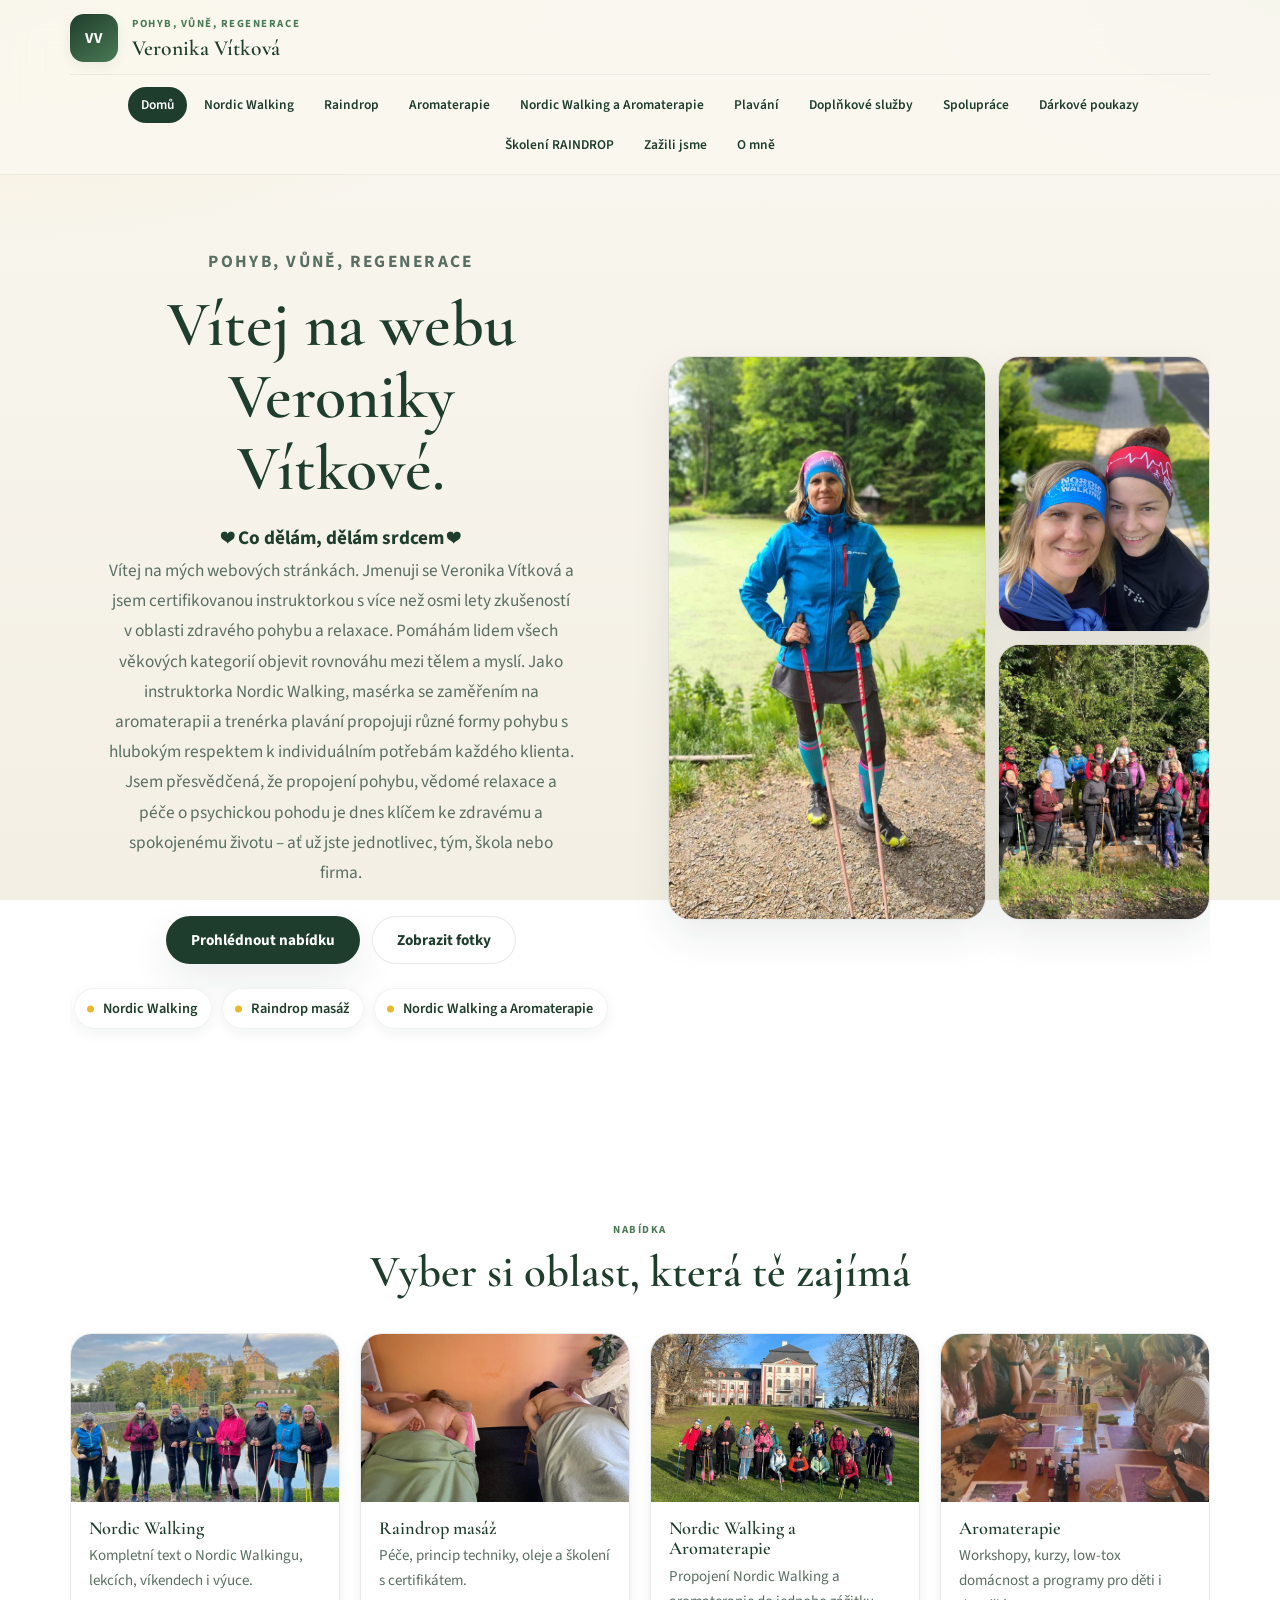
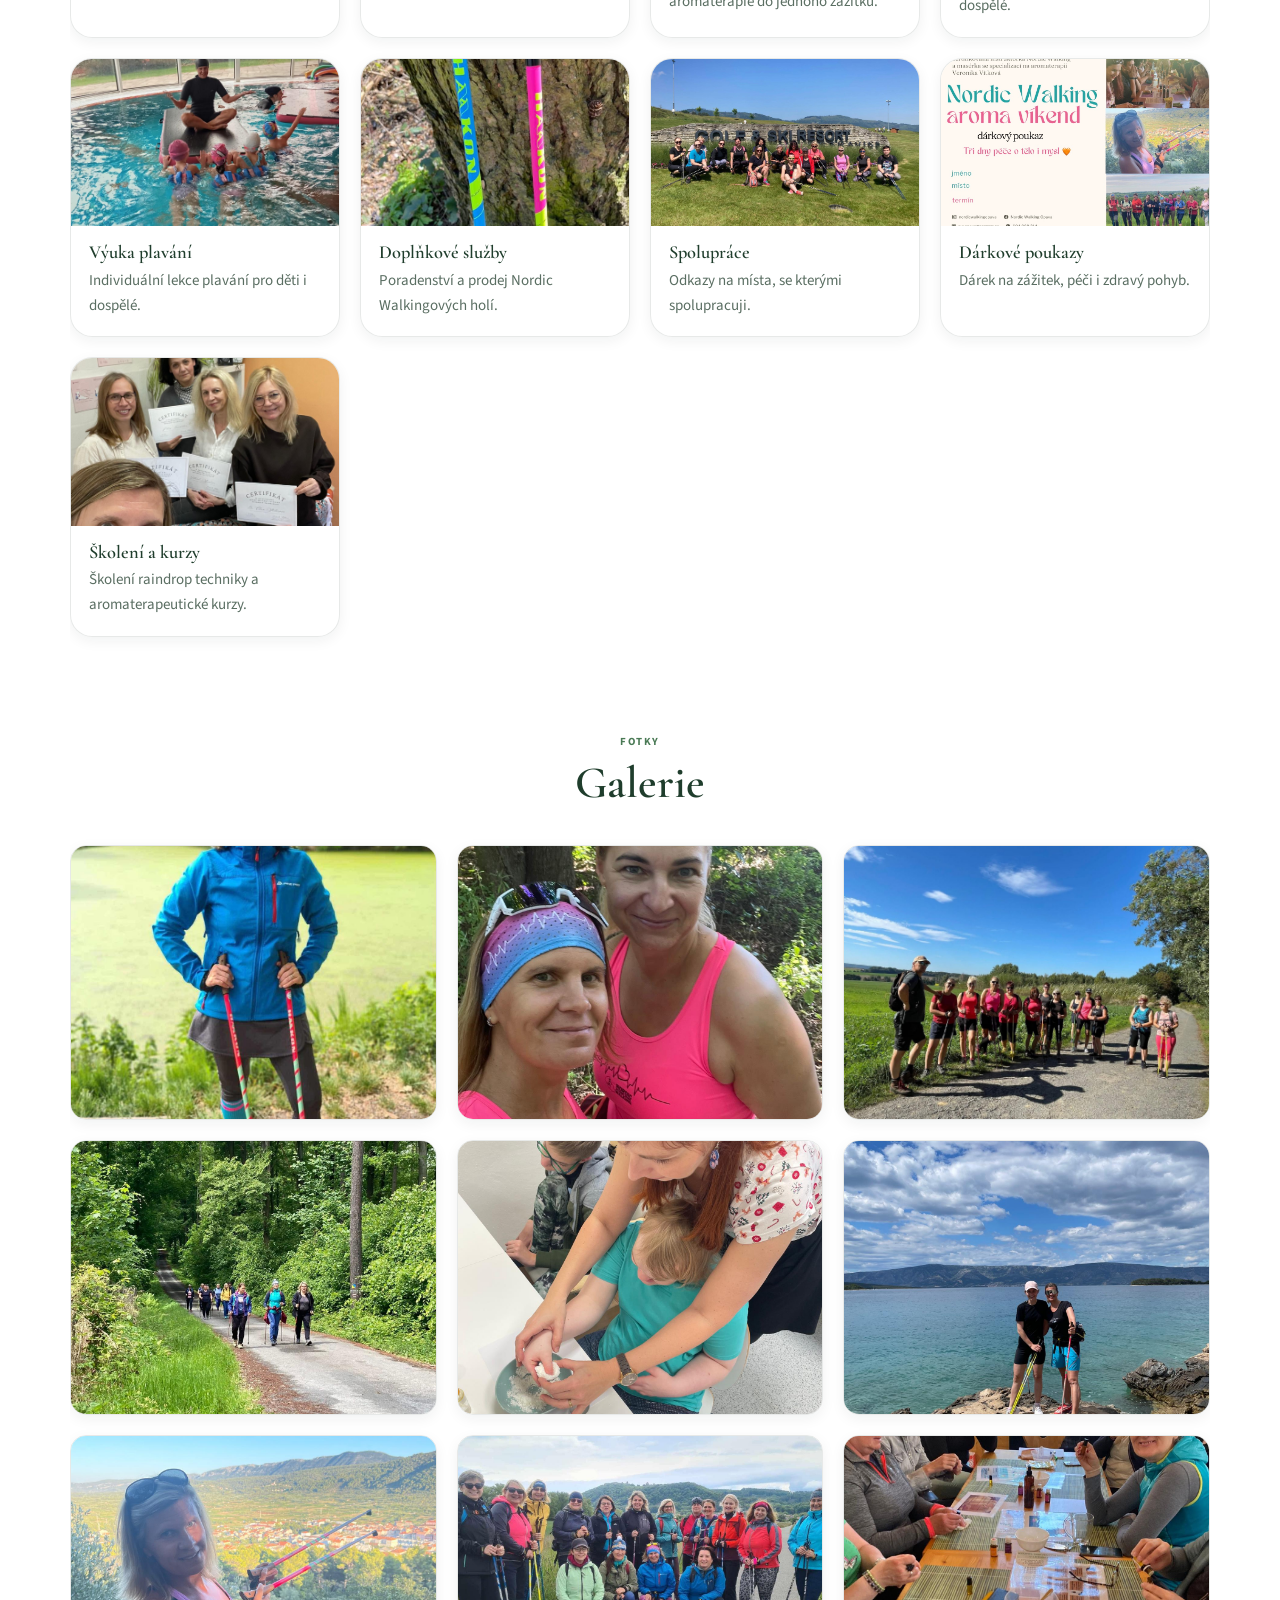
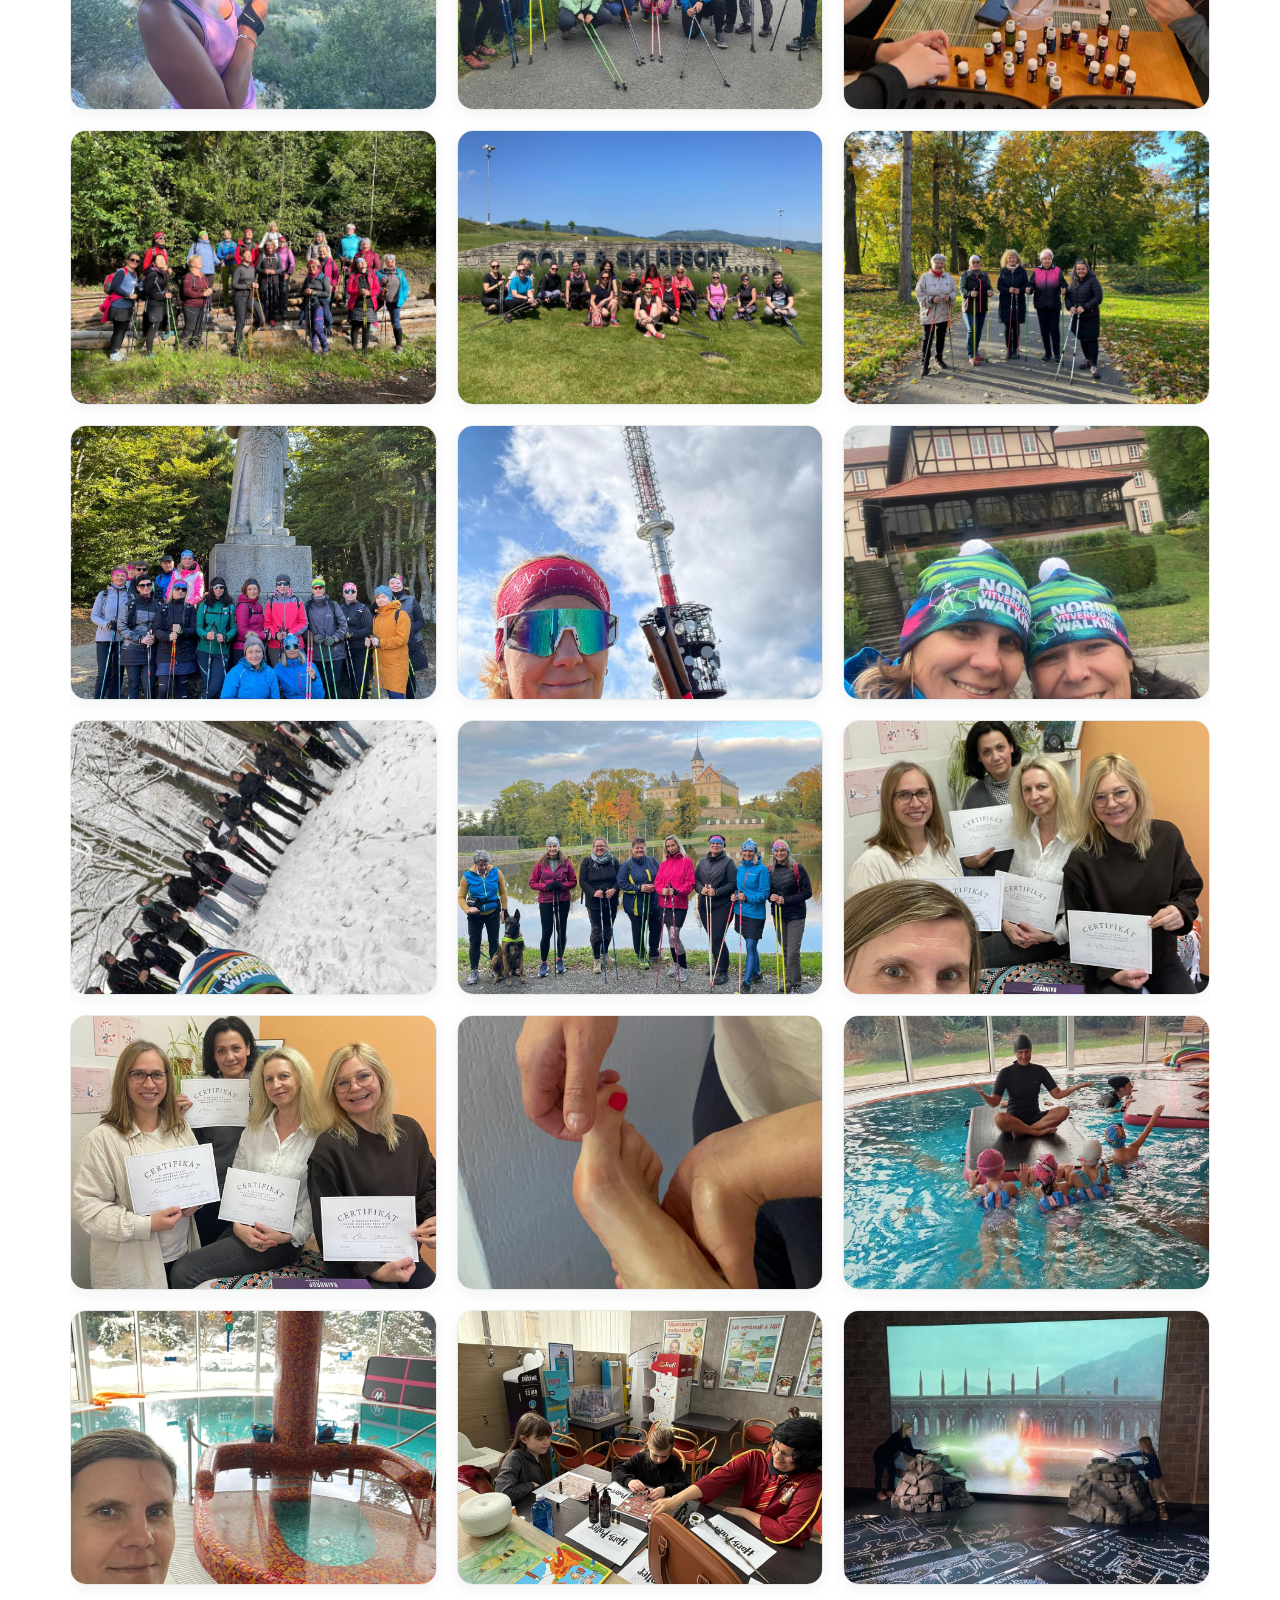
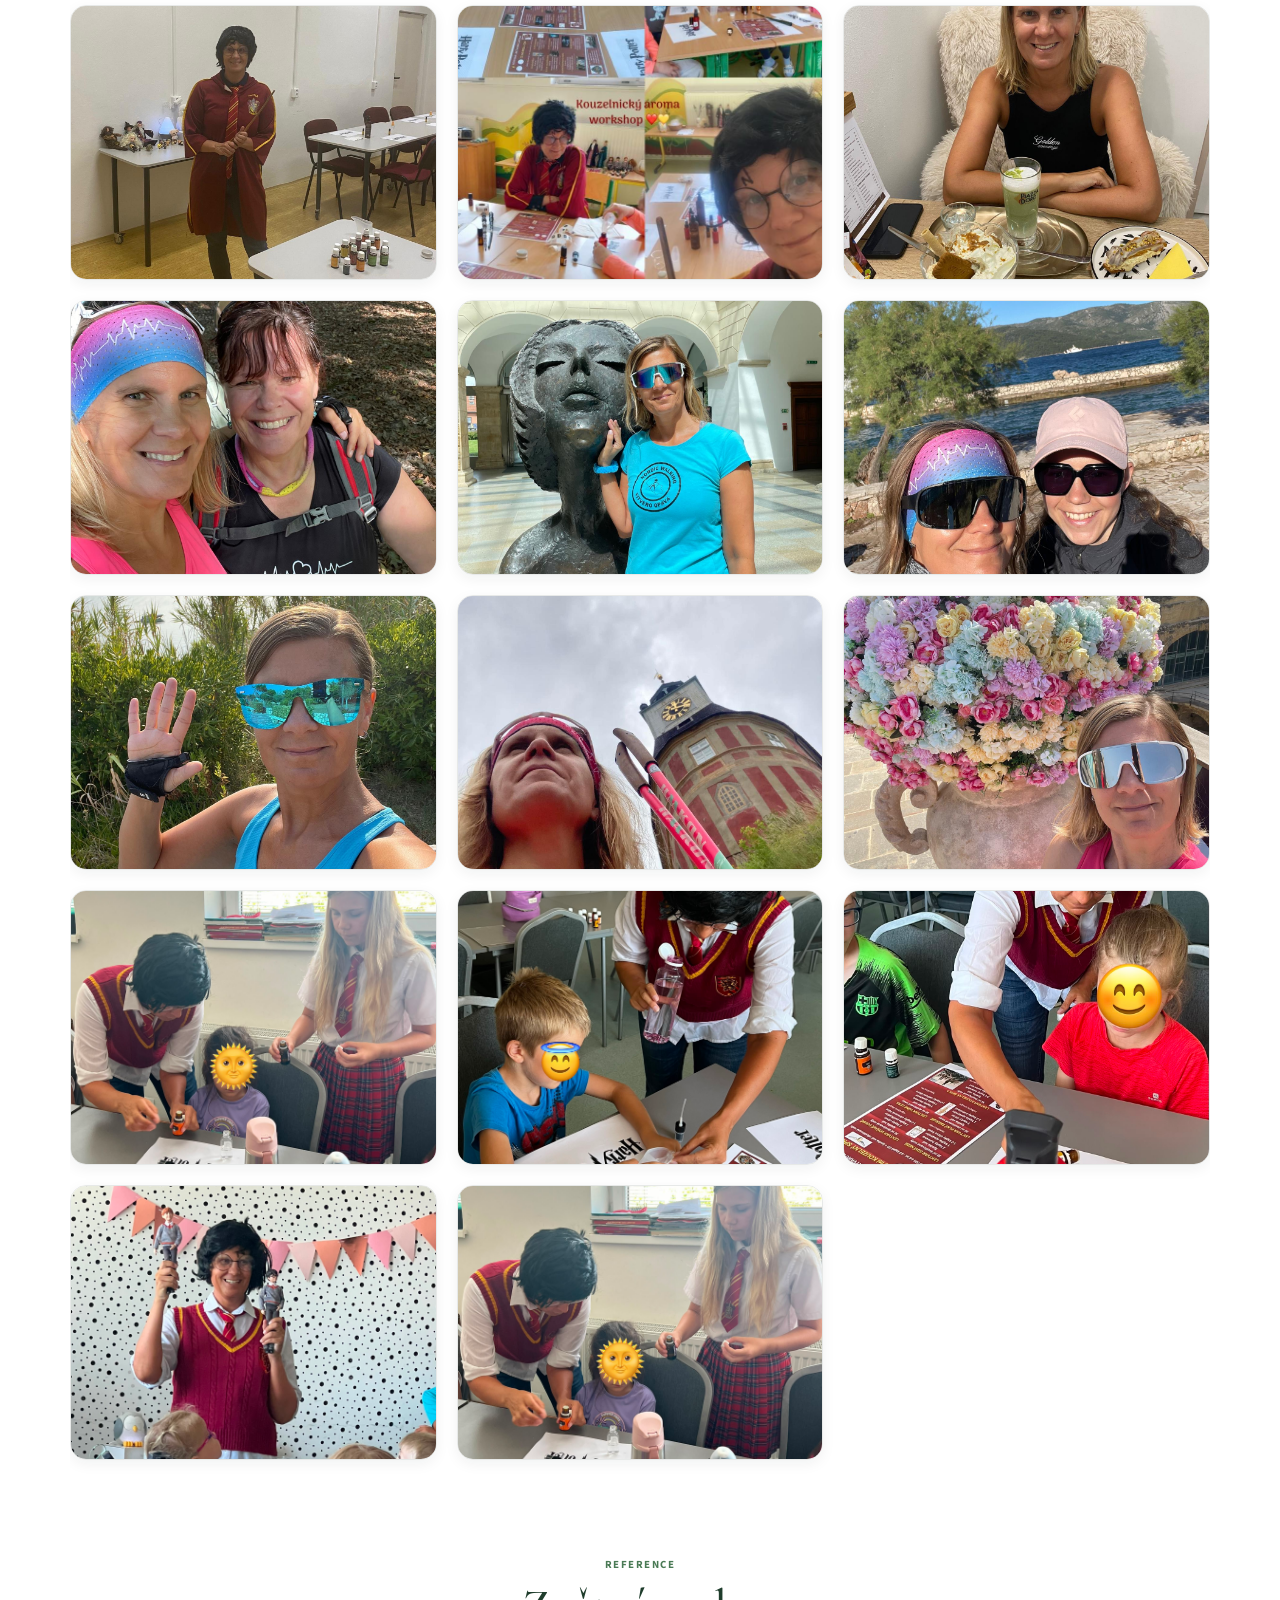
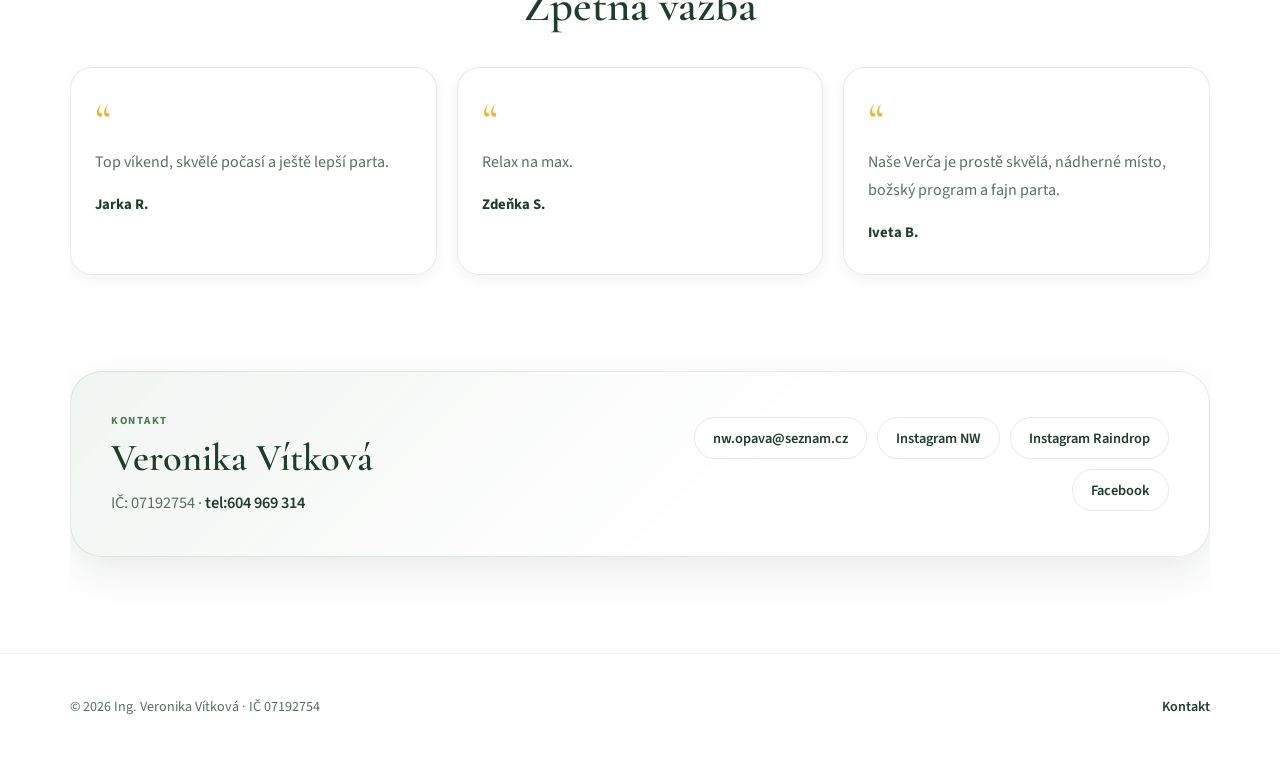
==== commit bc4b5399: "Add new Harry Potter images to gallery" ====
--- a/index.html
+++ b/index.html
@@ -164,6 +164,11 @@
         <img src="img/galerie4.jpeg" alt="Galerie 4" />
         <img src="img/galerie5.jpeg" alt="Galerie 5" />
         <img src="img/galerie6.jpeg" alt="Galerie 6" />
+        <img src="img/harryP1.jpeg" alt="hp" />
+        <img src="img/harryP2.jpeg" alt="hp 2" />
+        <img src="img/harryP3.jpeg" alt="hp 3" />
+        <img src="img/harryP4.jpeg" alt="hp 4" />
+        <img src="img/harryP5.jpeg" alt="hp 5" />
       </div>
     </section>
 
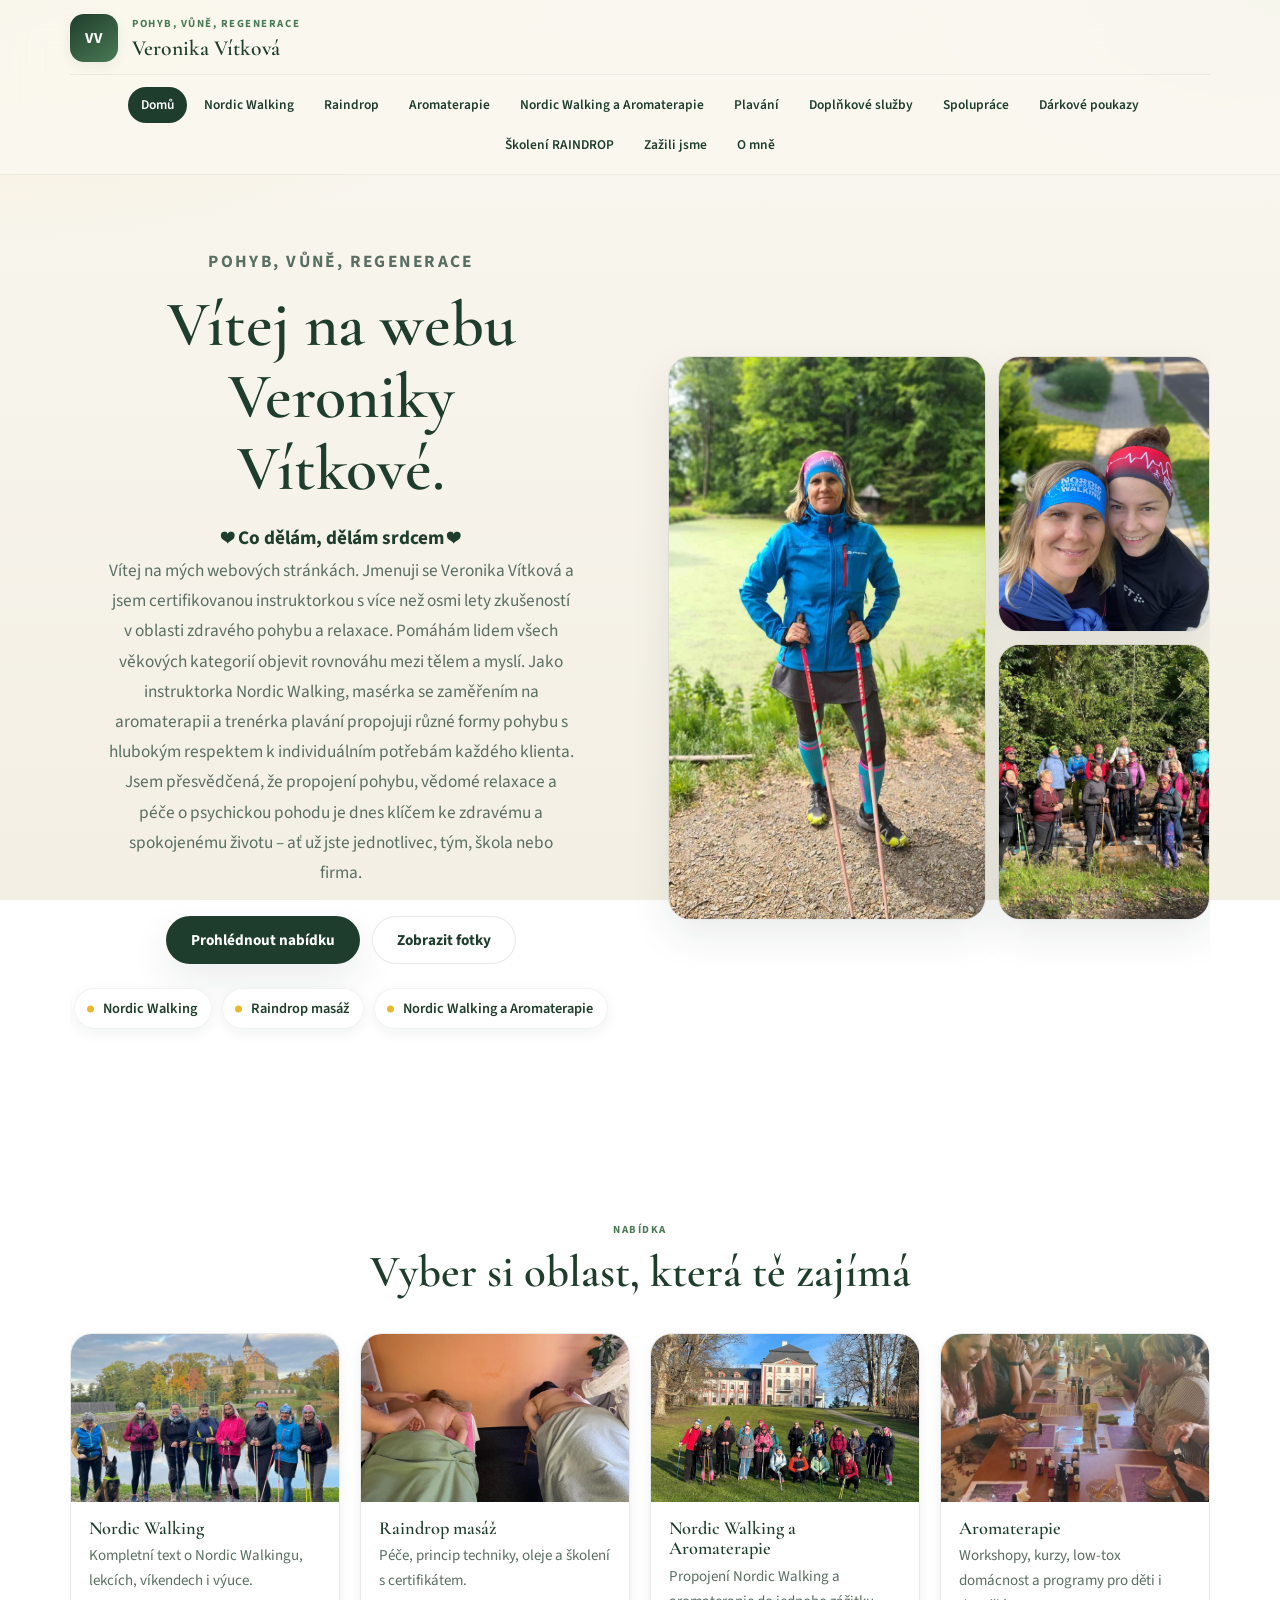
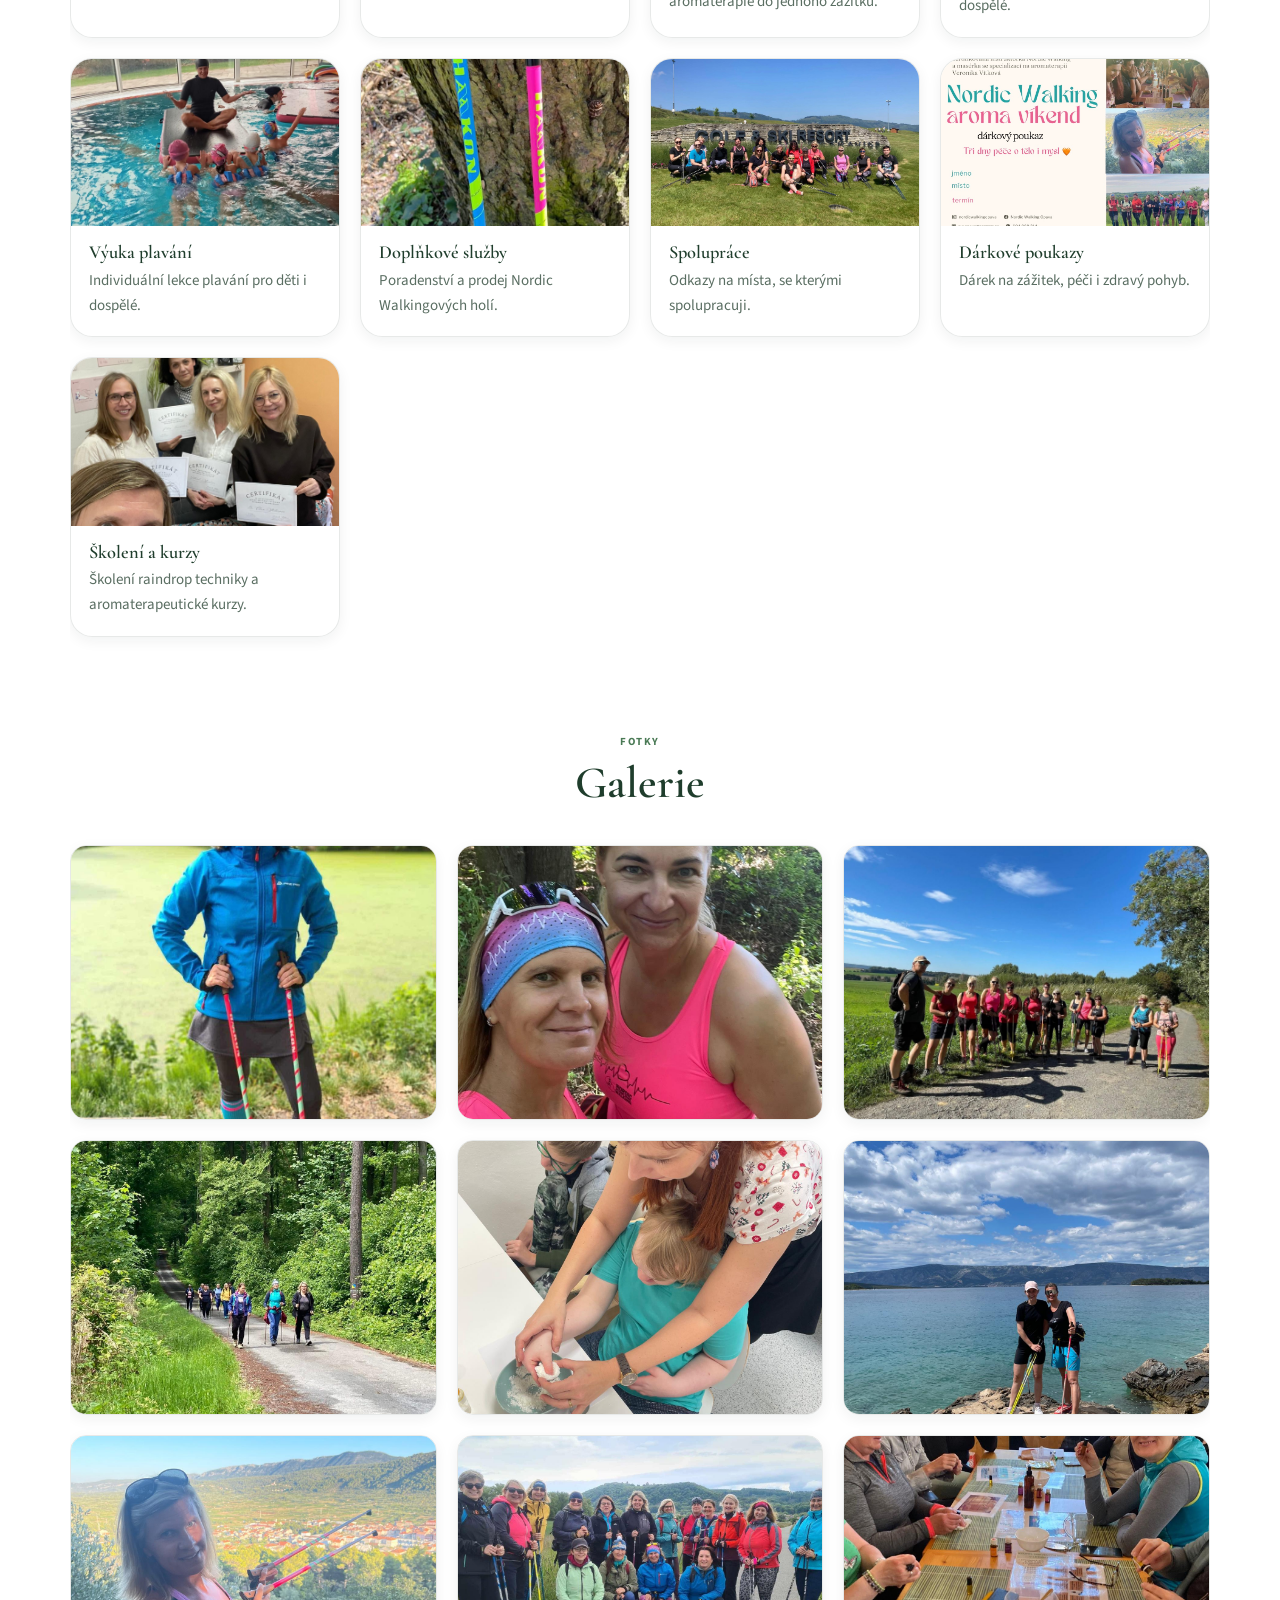
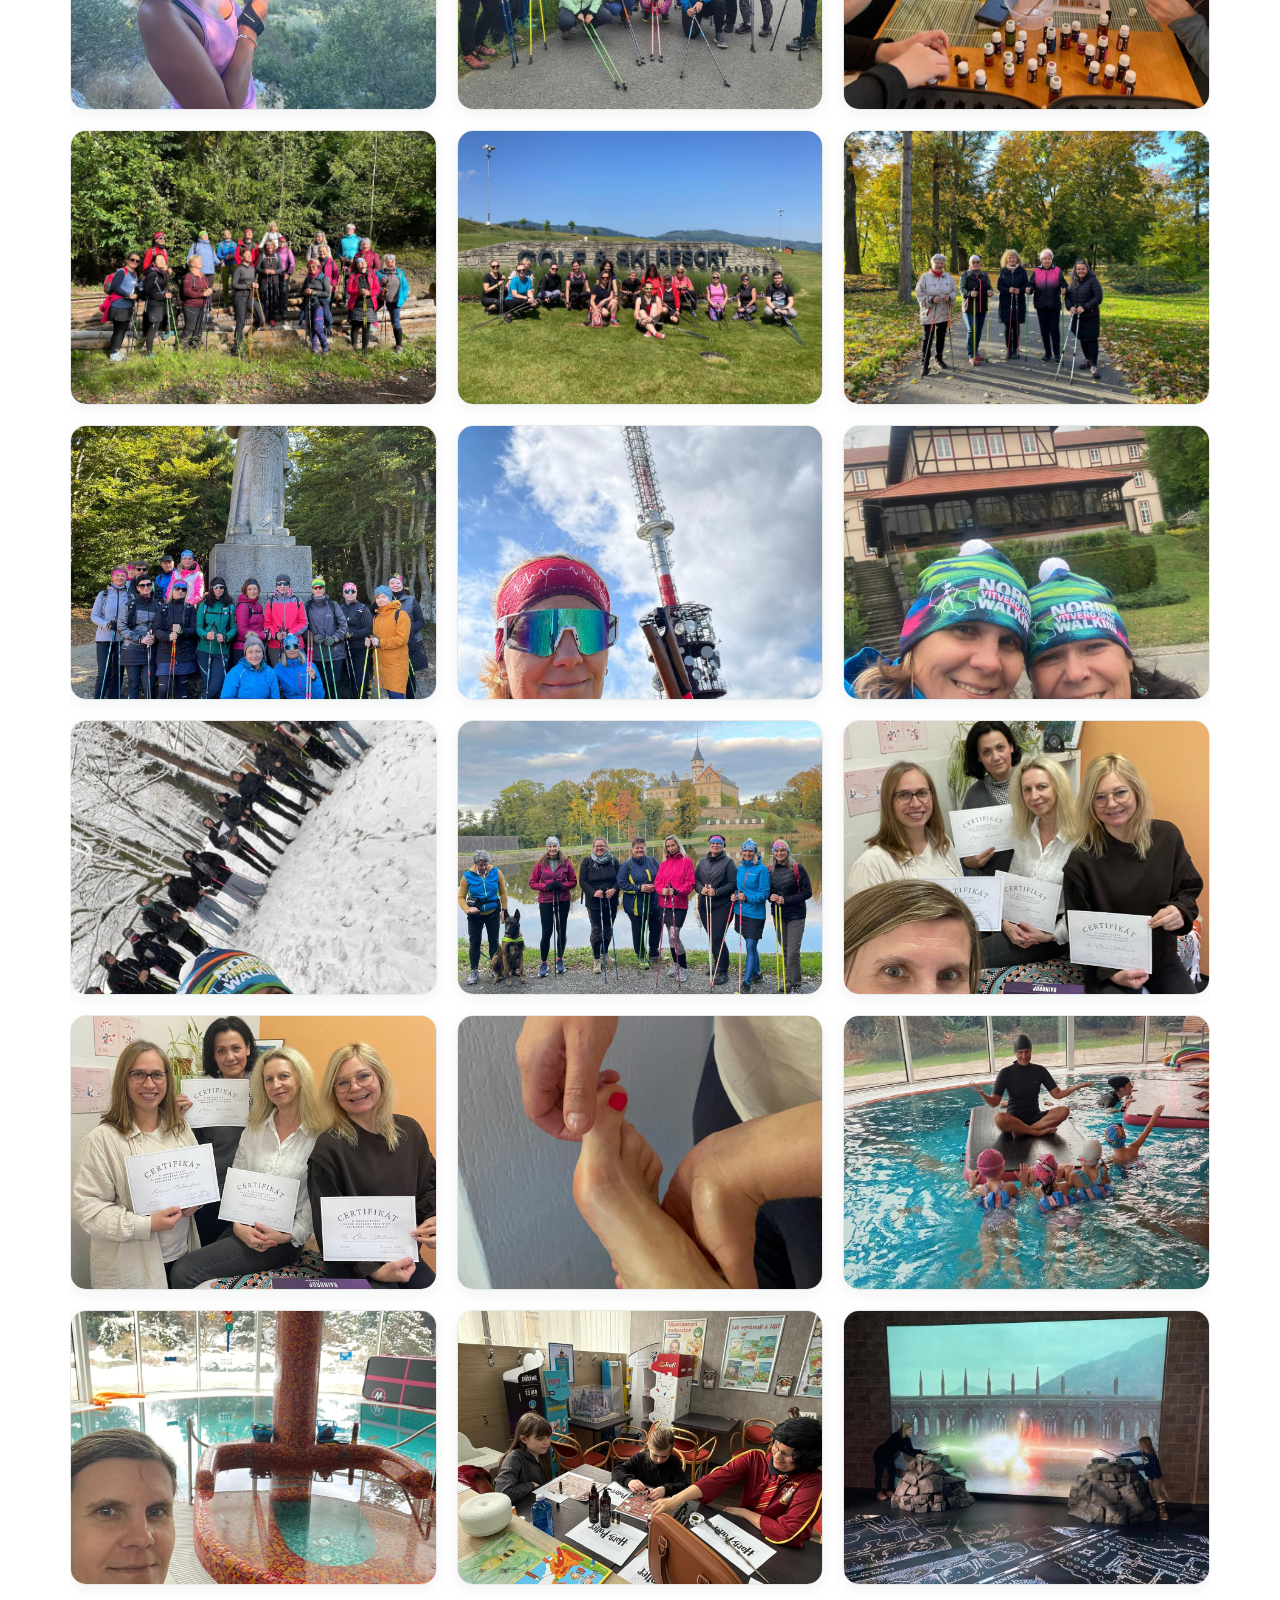
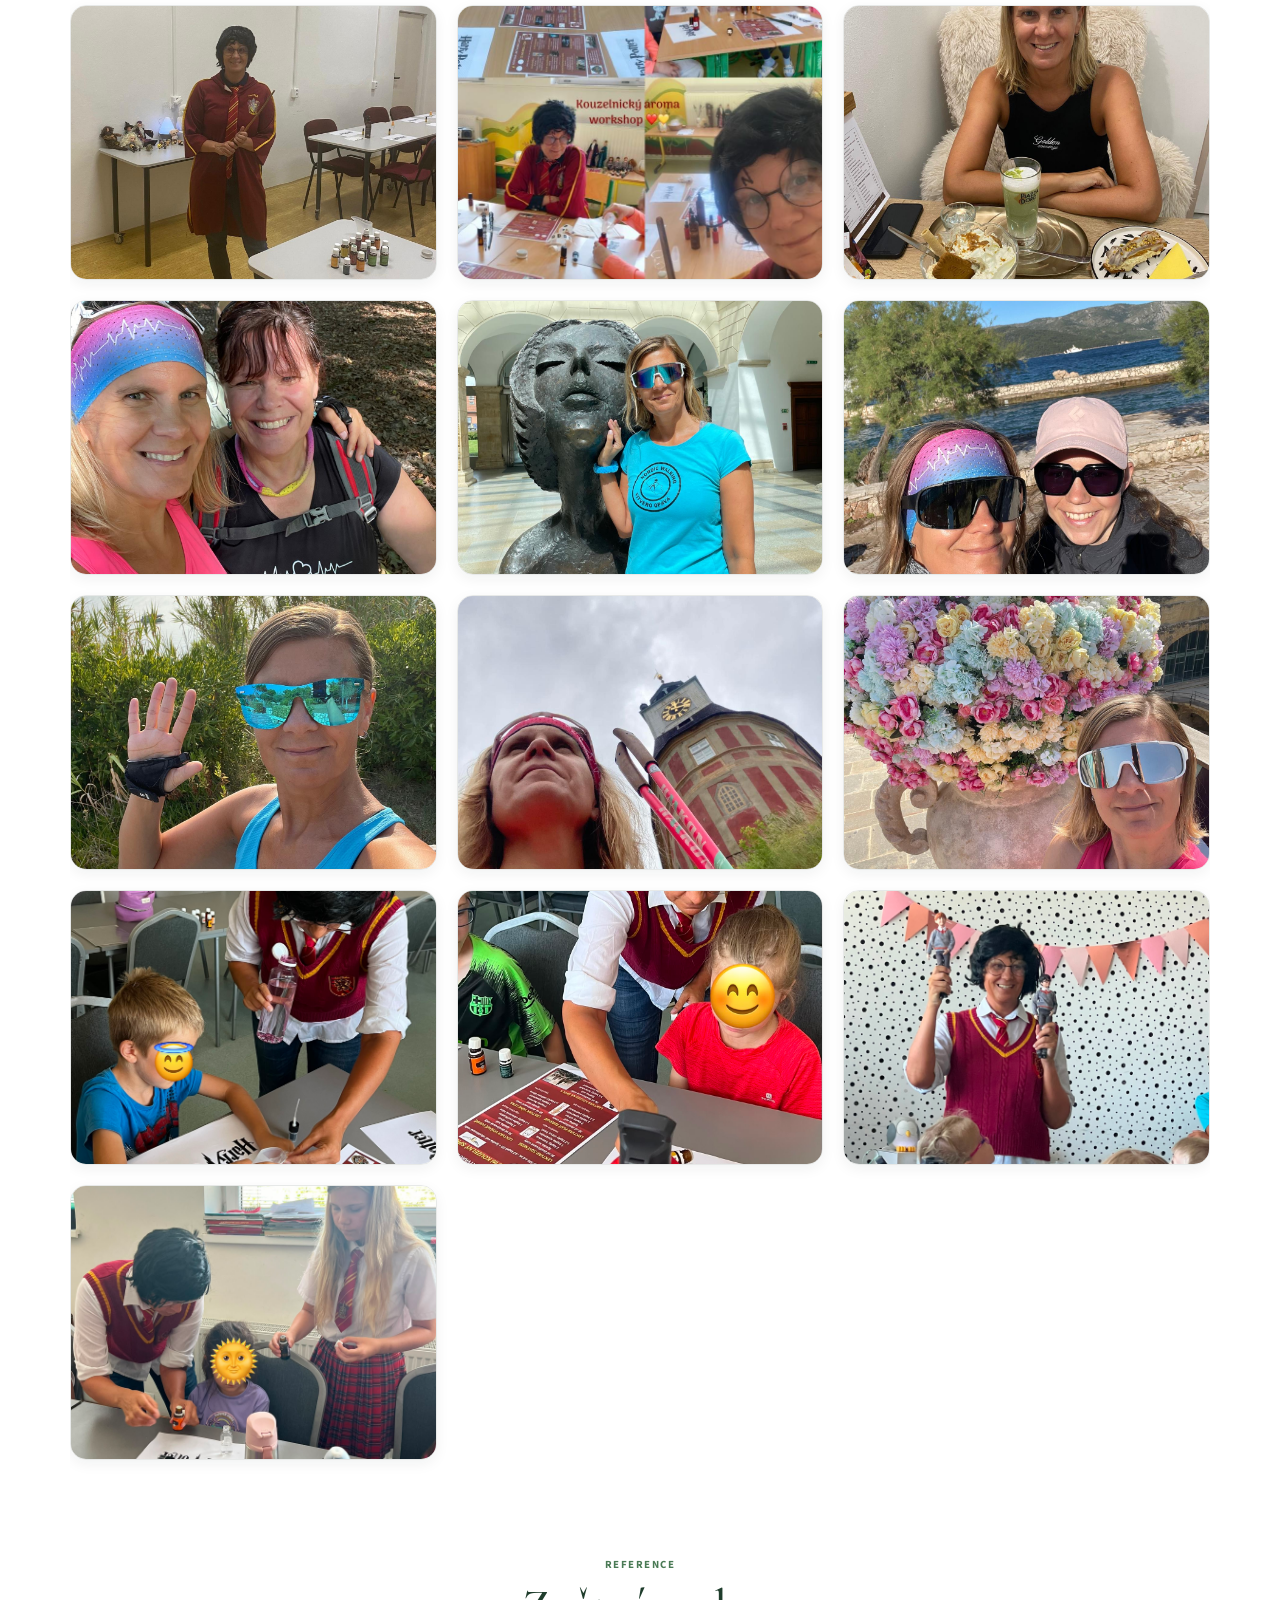
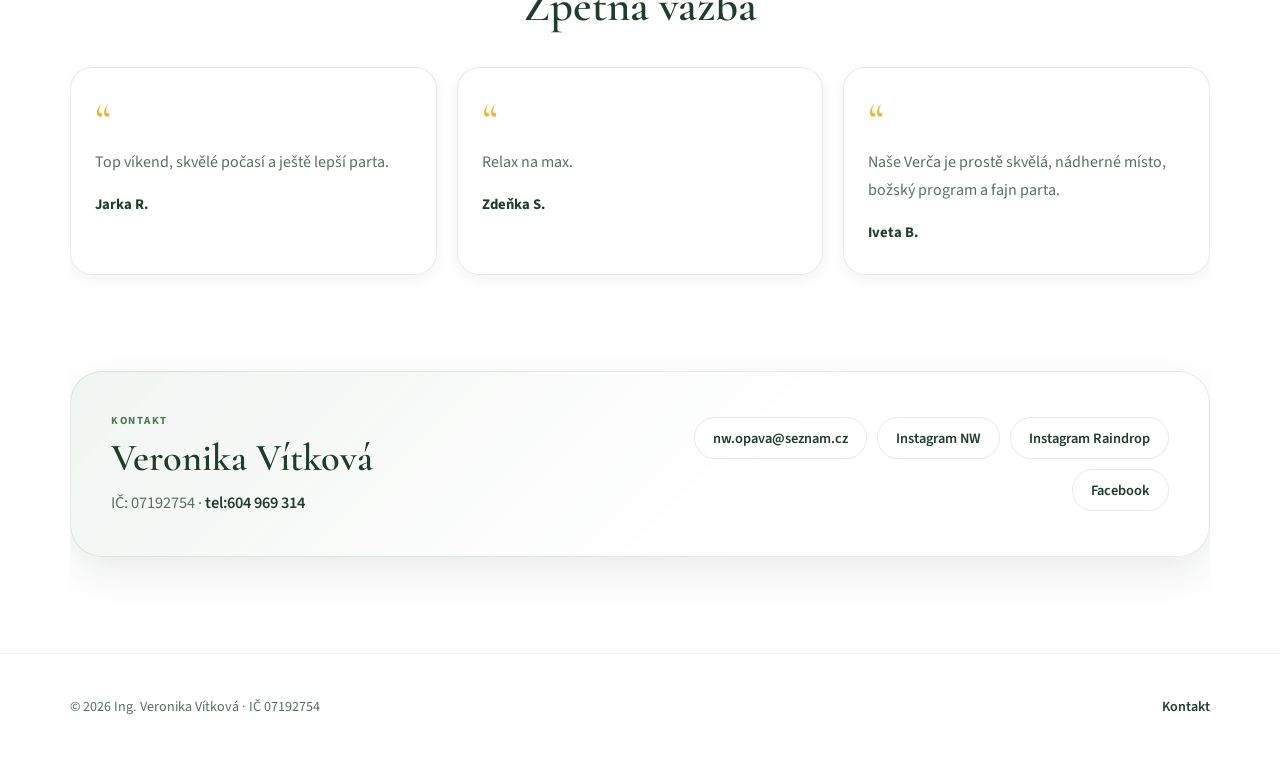
==== commit d2edbf1c: "Remove Harry Potter image from index.html Removed an image of Harry Potter from the gallery." ====
--- a/index.html
+++ b/index.html
@@ -164,7 +164,6 @@
         <img src="img/galerie4.jpeg" alt="Galerie 4" />
         <img src="img/galerie5.jpeg" alt="Galerie 5" />
         <img src="img/galerie6.jpeg" alt="Galerie 6" />
-        <img src="img/harryP1.jpeg" alt="hp" />
         <img src="img/harryP2.jpeg" alt="hp 2" />
         <img src="img/harryP3.jpeg" alt="hp 3" />
         <img src="img/harryP4.jpeg" alt="hp 4" />
